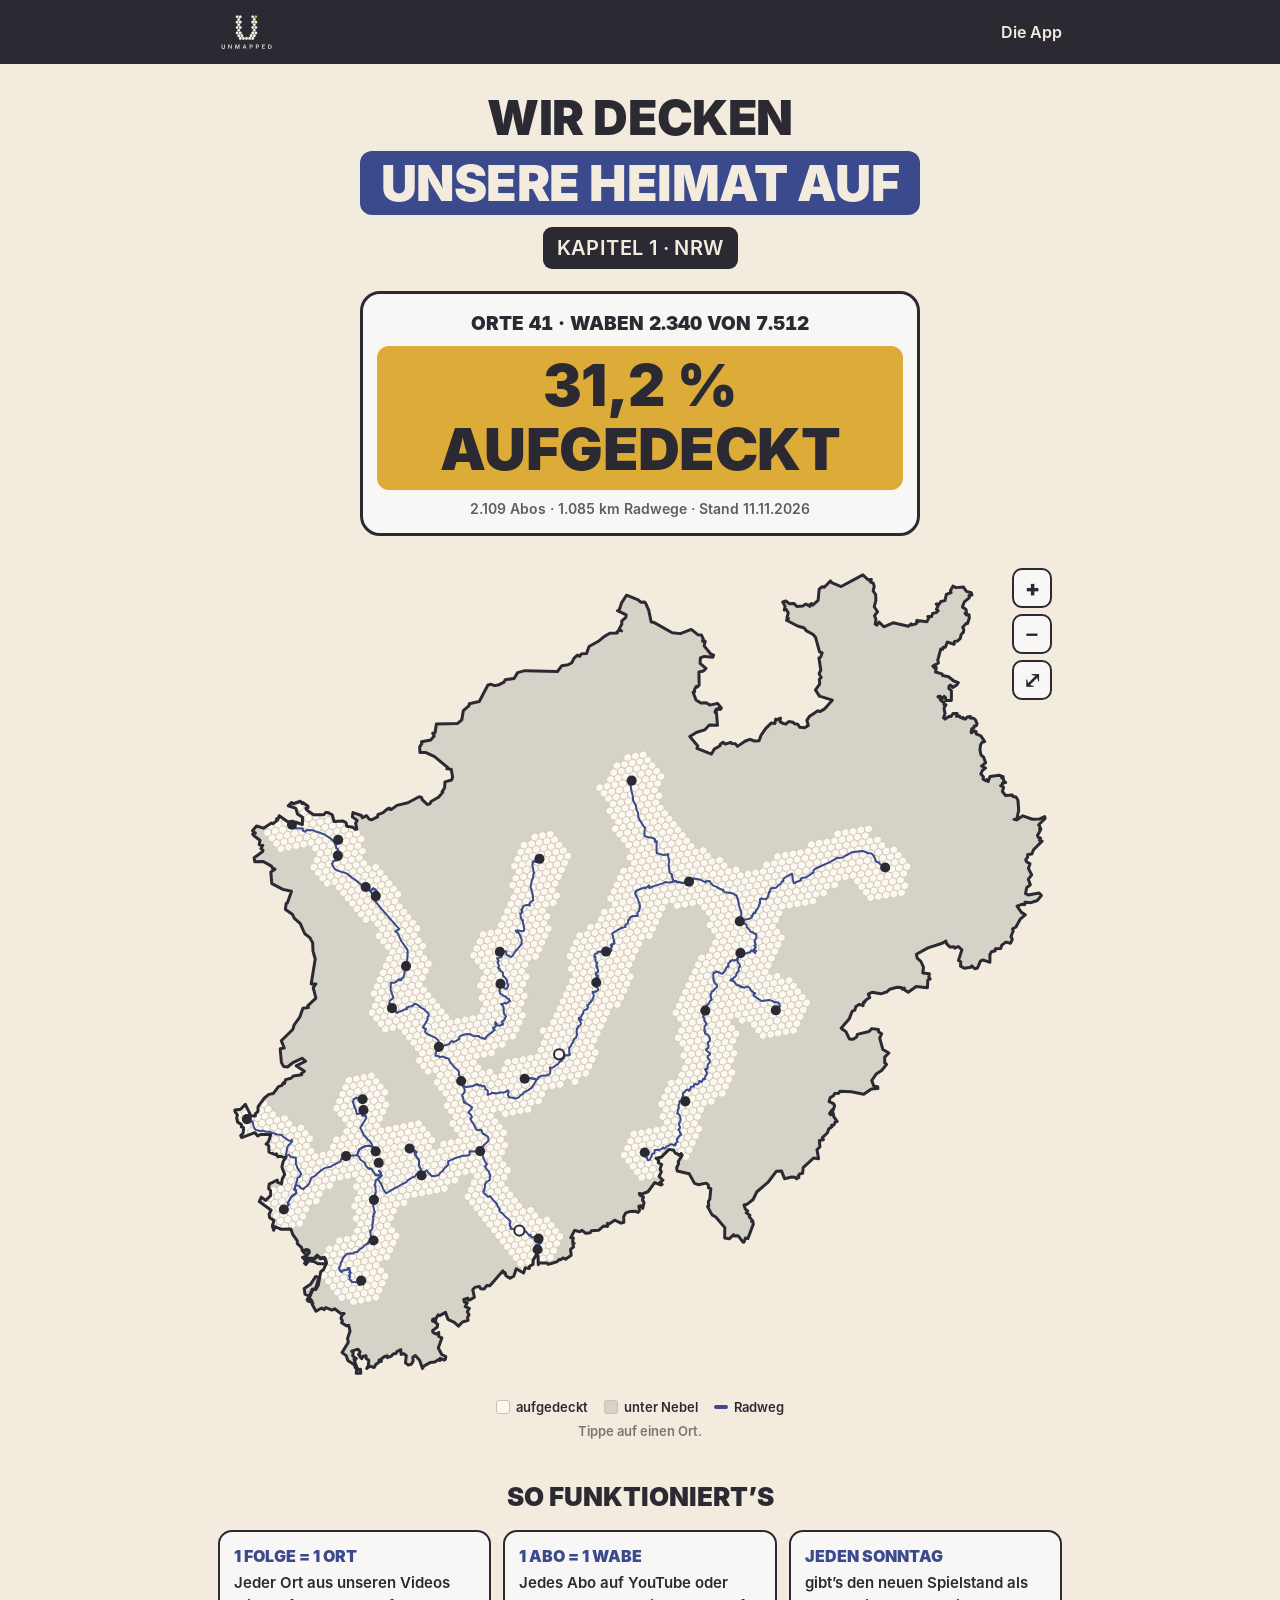
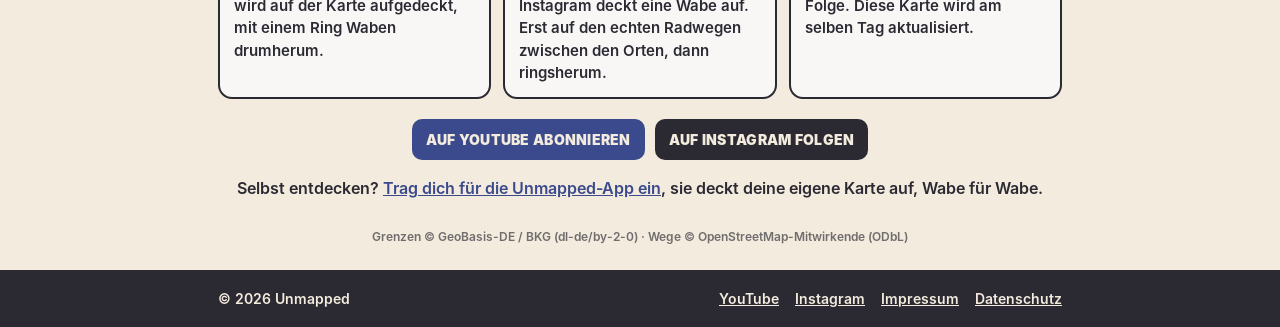
==== heimat/index.html @ 572d07a4 "Heimat-Karte: interaktiver Spielstand unter /heimat Neue Seite getunmapped.de/heimat zeigt den Spiel" ====
<!doctype html>
<html lang="de">
<head>
<meta charset="utf-8">
<meta name="viewport" content="width=device-width, initial-scale=1">
<title>Wir decken unsere Heimat auf – Spielstand | Unmapped</title>
<meta name="description" content="Der aktuelle Spielstand von „Wir decken unsere Heimat auf“: Jede Folge deckt einen Ort in NRW auf, jedes Abo eine Wabe auf den Radwegen dazwischen.">
<meta property="og:title" content="Wir decken unsere Heimat auf – Spielstand">
<meta property="og:description" content="Jede Folge ein Ort, jedes Abo eine Wabe. Schau, wie weit NRW schon aufgedeckt ist.">
<meta property="og:type" content="website">
<meta property="og:url" content="https://getunmapped.de/heimat/">
<meta name="theme-color" content="#2B2A33">
<link rel="icon" href="../img/favicon.svg" type="image/svg+xml">
<link rel="stylesheet" href="heimat.css">
</head>
<body>

<header class="top">
  <div class="wrap">
    <a href="../"><img src="../img/unmapped_logo_on_dark.svg" alt="Unmapped" width="70" height="49"></a>
    <nav><a href="../">Die App</a></nav>
  </div>
</header>

<main class="wrap">
  <section class="kopf">
    <p class="z1">Wir decken</p>
    <h1><span class="pille indigo">unsere Heimat auf</span></h1>
    <p><span class="pille eisen klein" id="kapitel">Kapitel 1 · NRW</span></p>
  </section>

  <section class="status" aria-live="polite">
    <p class="zeile" id="zeile">Spielstand wird geladen …</p>
    <p><span class="pille gold gross" id="prozent">… %</span></p>
    <p class="fein" id="stand"></p>
  </section>

  <section class="karte-box">
    <svg id="karte" role="img" aria-label="Karte von NRW: aufgedeckte Waben, Radwege und Orte der Reihe"></svg>
    <div class="zoom">
      <button type="button" id="zplus" aria-label="Hineinzoomen">+</button>
      <button type="button" id="zminus" aria-label="Herauszoomen">−</button>
      <button type="button" id="zreset" aria-label="Ganze Karte zeigen">⤢</button>
    </div>
    <div class="legende">
      <span><i class="l-offen"></i>aufgedeckt</span>
      <span><i class="l-nebel"></i>unter Nebel</span>
      <span><i class="l-weg"></i>Radweg</span>
      <span id="leg-neu" hidden><i class="l-neu"></i>neu diese Woche</span>
    </div>
    <div class="info" id="info" hidden>
      <button type="button" class="zu" id="info-zu" aria-label="Schließen">×</button>
      <p class="info-name" id="info-name"></p>
      <p class="info-text" id="info-text"></p>
      <a class="btn" id="info-link" href="#">Folge auf YouTube suchen</a>
    </div>
    <p class="tipp">Tippe auf einen Ort.</p>
  </section>

  <section class="regeln">
    <h2>So funktioniert’s</h2>
    <div class="karten">
      <div><b>1 Folge = 1 Ort</b><p>Jeder Ort aus unseren Videos wird auf der Karte aufgedeckt, mit einem Ring Waben drumherum.</p></div>
      <div><b>1 Abo = 1 Wabe</b><p>Jedes Abo auf YouTube oder Instagram deckt eine Wabe auf. Erst auf den echten Radwegen zwischen den Orten, dann ringsherum.</p></div>
      <div><b>Jeden Sonntag</b><p>gibt’s den neuen Spielstand als Folge. Diese Karte wird am selben Tag aktualisiert.</p></div>
    </div>
    <div class="aktion">
      <a class="btn" href="https://www.youtube.com/@Getunmapped">Auf YouTube abonnieren</a>
      <a class="btn hell" href="https://www.instagram.com/getunmapped/">Auf Instagram folgen</a>
    </div>
    <p class="app">Selbst entdecken? <a href="../#warteliste">Trag dich für die Unmapped-App ein</a>, sie deckt deine eigene Karte auf, Wabe für Wabe.</p>
  </section>

  <p class="quellen">Grenzen © GeoBasis-DE / BKG (dl-de/by-2-0) · Wege © OpenStreetMap-Mitwirkende (ODbL)</p>
</main>

<footer>
  <div class="wrap">
    <span>© 2026 Unmapped</span>
    <nav>
      <a href="https://www.youtube.com/@Getunmapped">YouTube</a>
      <a href="https://www.instagram.com/getunmapped/">Instagram</a>
      <a href="../impressum.html">Impressum</a>
      <a href="../datenschutz.html">Datenschutz</a>
    </nav>
  </div>
</footer>

<script src="heimat.js"></script>
</body>
</html>
---- heimat/heimat.css ----
/* Heimat-Karte – Stil 2 (K6-Thumbnail-Stil): Pergament, Eisen, Indigo, Gold, Inter Black */
@font-face { font-family: "Inter"; src: url("../fonts/Inter-Black.woff2") format("woff2"); font-weight: 900; font-display: swap; }
@font-face { font-family: "Inter"; src: url("../fonts/Inter-SemiBold.woff2") format("woff2"); font-weight: 600; font-display: swap; }

:root {
  --pergament: #F3EBDD; --eisen: #2B2A33; --indigo: #3B4A8C; --gold: #DCAB38; --elfenbein: #F9F7F6;
  --nebel: #D6D2C8; --offen: #FCF8F0; --kante: #C8C0B0;
}
* { box-sizing: border-box; }
html, body { margin: 0; }
body { background: var(--pergament); color: var(--eisen); font: 600 16px/1.5 "Inter", system-ui, sans-serif; }
a { color: var(--indigo); }
.wrap { max-width: 880px; margin: 0 auto; padding: 0 18px; }

.top { background: var(--eisen); }
.top .wrap { display: flex; align-items: center; justify-content: space-between; height: 64px; }
.top img { display: block; height: 40px; width: auto; }
.top nav a { color: var(--pergament); text-decoration: none; font-weight: 600; }

.kopf, .status { text-align: center; }
.kopf { padding-top: 28px; }
.kopf p, .status p { margin: 0; }
.z1 { font-weight: 900; font-size: clamp(30px, 7vw, 48px); text-transform: uppercase; letter-spacing: -.01em; line-height: 1.1; }
h1 { margin: 6px 0 12px; font-size: clamp(30px, 7.4vw, 50px); line-height: 1; }
.pille { display: inline-block; font-weight: 900; text-transform: uppercase; border-radius: 12px; padding: .14em .42em; letter-spacing: -.01em; }
.pille.indigo { background: var(--indigo); color: var(--pergament); }
.pille.eisen { background: var(--eisen); color: var(--pergament); }
.pille.gold { background: var(--gold); color: var(--eisen); }
.pille.klein { font-size: clamp(15px, 3.6vw, 20px); font-weight: 600; letter-spacing: .02em; border-radius: 9px; padding: .3em .7em; }
.pille.gross { font-size: clamp(34px, 9vw, 58px); line-height: 1.1; }

.status { margin: 22px auto 0; max-width: 560px; background: var(--elfenbein); border: 3px solid var(--eisen); border-radius: 20px; padding: 16px 14px 14px; }
.zeile { font-weight: 900; text-transform: uppercase; font-size: clamp(14px, 3.6vw, 19px); margin-bottom: 8px !important; font-variant-numeric: tabular-nums; }
.fein { font-size: 14px; opacity: .75; margin-top: 8px !important; }

.karte-box { position: relative; margin: 22px 0 0; background: var(--pergament); border-radius: 20px; }
#karte { display: block; width: 100%; height: auto; aspect-ratio: 1000 / 860; touch-action: none; cursor: grab; user-select: none; -webkit-user-select: none; }
#karte.zieht { cursor: grabbing; }
#karte .grenze-f { fill: var(--nebel); }
#karte .grenze-l { fill: none; stroke: var(--eisen); stroke-width: 3; stroke-linejoin: round; vector-effect: non-scaling-stroke; }
#karte .w-ort, #karte .w-abo { fill: var(--offen); stroke: var(--kante); stroke-width: .6; vector-effect: non-scaling-stroke; }
#karte .w-neu { fill: var(--gold); stroke: var(--kante); stroke-width: .6; vector-effect: non-scaling-stroke; }
#karte .weg { fill: none; stroke: var(--indigo); stroke-width: 2; stroke-linejoin: round; stroke-linecap: round; vector-effect: non-scaling-stroke; }
#karte .ort { fill: var(--eisen); cursor: pointer; }
#karte .ort.neu { fill: var(--indigo); stroke: var(--pergament); stroke-width: 2; vector-effect: non-scaling-stroke; }
#karte .ort.geplant { fill: var(--elfenbein); stroke: var(--eisen); stroke-width: 2; vector-effect: non-scaling-stroke; }
#karte .ort.aktiv { fill: var(--gold); stroke: var(--eisen); stroke-width: 2.5; vector-effect: non-scaling-stroke; }
#karte .treffer { fill: transparent; cursor: pointer; }
#karte .schild rect { fill: var(--indigo); stroke: var(--pergament); stroke-width: 2; vector-effect: non-scaling-stroke; }
#karte .schild text { fill: var(--pergament); font-weight: 900; text-transform: uppercase; }

.zoom { position: absolute; right: 10px; top: 10px; display: flex; flex-direction: column; gap: 6px; }
.zoom button { width: 40px; height: 40px; border-radius: 10px; border: 2px solid var(--eisen); background: var(--elfenbein); color: var(--eisen); font: 900 22px/1 "Inter", sans-serif; cursor: pointer; }
.legende { display: flex; flex-wrap: wrap; gap: 6px 16px; justify-content: center; font-size: 13px; margin-top: 8px; }
.legende i { display: inline-block; width: 14px; height: 14px; border-radius: 3px; margin-right: 6px; vertical-align: -2px; border: 1px solid var(--kante); }
.legende .l-offen { background: var(--offen); }
.legende .l-nebel { background: var(--nebel); }
.legende .l-neu { background: var(--gold); }
.legende .l-weg { background: var(--indigo); height: 4px; vertical-align: 3px; border: 0; }
.tipp { text-align: center; font-size: 13px; opacity: .6; margin: 4px 0 0; }

.info { position: absolute; left: 10px; bottom: 64px; max-width: 320px; width: calc(100% - 20px); background: var(--elfenbein); border: 3px solid var(--eisen); border-radius: 16px; padding: 12px 14px 14px; box-shadow: 0 6px 20px rgba(43, 42, 51, .18); }
.info p { margin: 0; }
.info-name { font-weight: 900; text-transform: uppercase; font-size: 20px; padding-right: 26px; }
.info-text { font-size: 14px; margin: 4px 0 10px !important; }
.info .zu { position: absolute; right: 8px; top: 6px; border: 0; background: none; font: 900 24px/1 "Inter", sans-serif; color: var(--eisen); cursor: pointer; }

.btn { display: inline-block; background: var(--indigo); color: var(--pergament); text-decoration: none; font-weight: 900; text-transform: uppercase; font-size: 14px; letter-spacing: .02em; border-radius: 10px; padding: 10px 14px; }
.btn.hell { background: var(--eisen); }

.regeln { margin-top: 36px; }
.regeln h2 { font-weight: 900; text-transform: uppercase; text-align: center; font-size: 26px; margin: 0 0 14px; }
.karten { display: grid; grid-template-columns: repeat(auto-fit, minmax(220px, 1fr)); gap: 12px; }
.karten div { background: var(--elfenbein); border: 2px solid var(--eisen); border-radius: 14px; padding: 12px 14px; }
.karten b { font-weight: 900; text-transform: uppercase; color: var(--indigo); }
.karten p { margin: 4px 0 0; font-size: 15px; }
.aktion { display: flex; flex-wrap: wrap; gap: 10px; justify-content: center; margin-top: 20px; }
.app { text-align: center; margin-top: 16px; }
.quellen { text-align: center; font-size: 12px; opacity: .65; margin: 28px 0 24px; }

footer { background: var(--eisen); color: var(--pergament); font-size: 14px; }
footer .wrap { display: flex; flex-wrap: wrap; gap: 10px 18px; justify-content: space-between; padding: 18px; }
footer nav { display: flex; flex-wrap: wrap; gap: 16px; }
footer a { color: var(--pergament); }
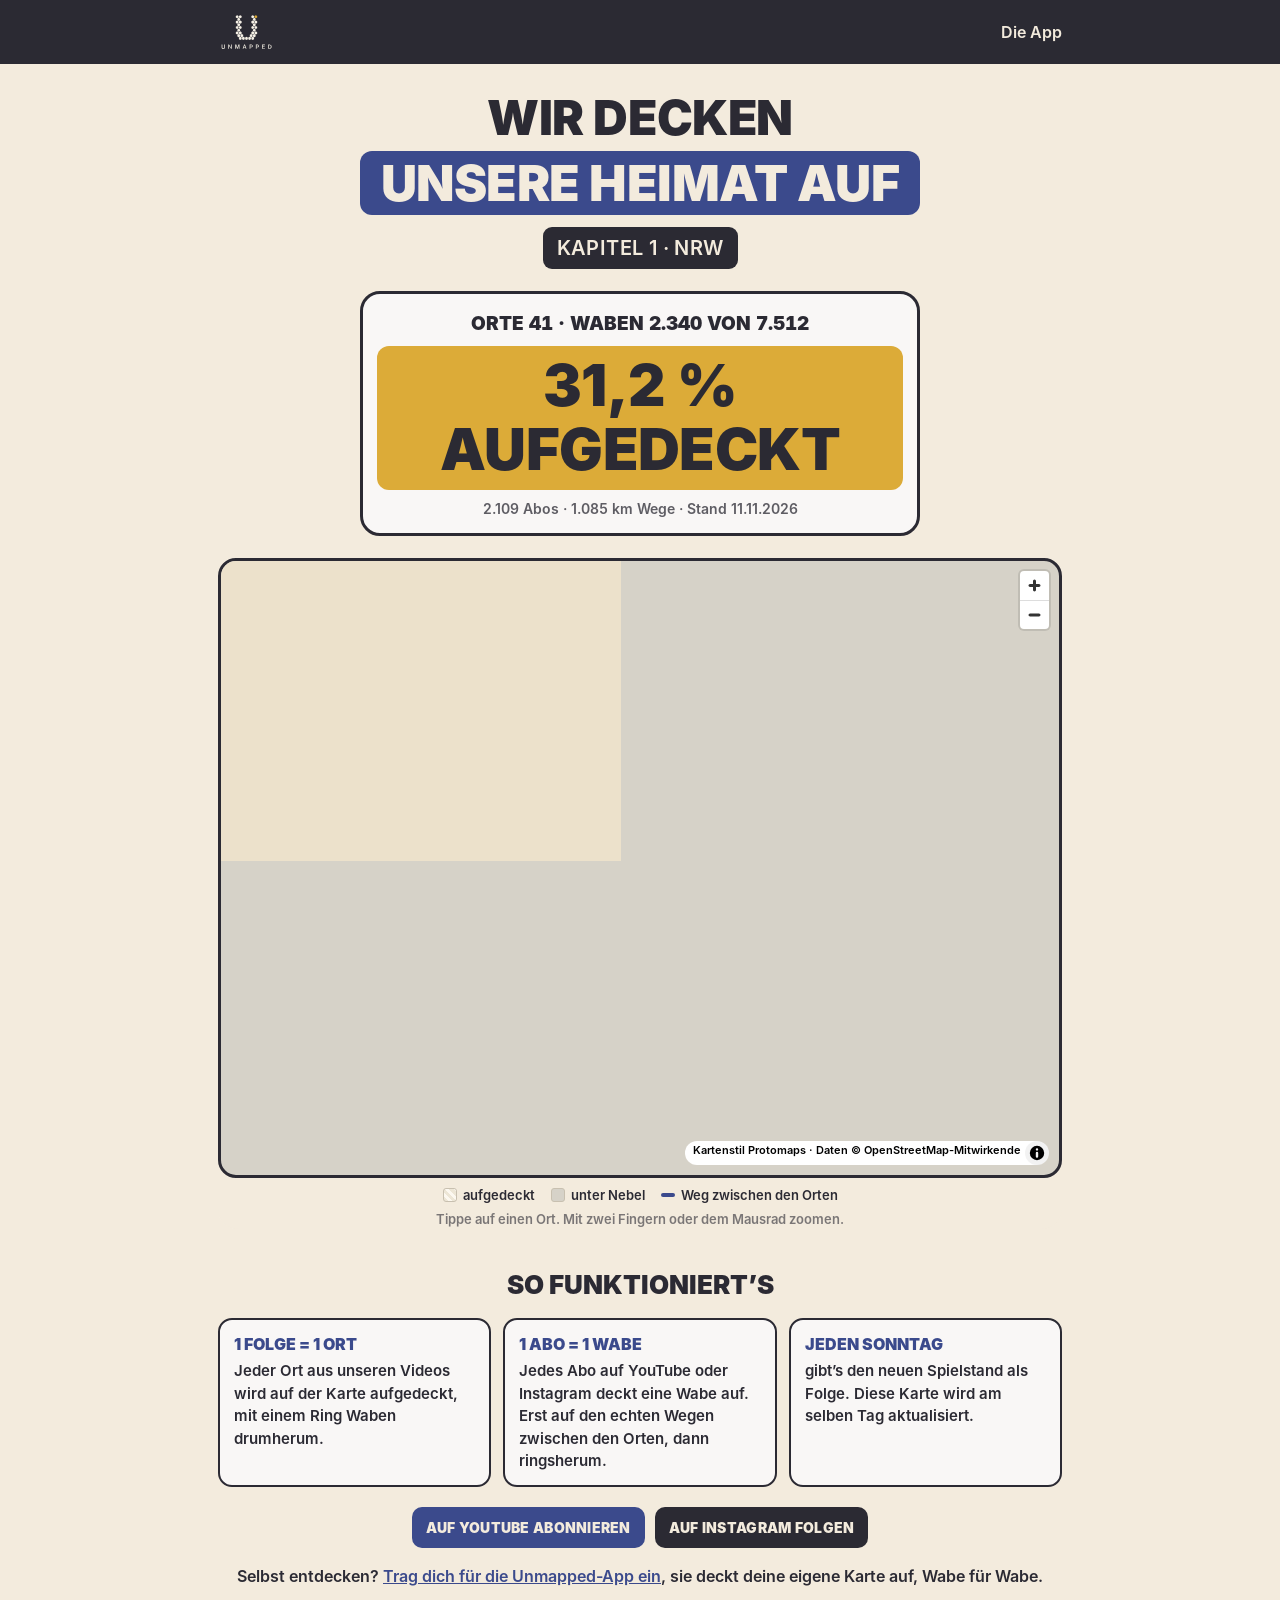
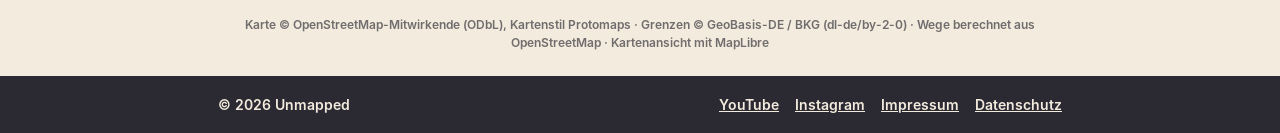
==== commit 3f221dfa: "Heimat-Karte: echte OSM-Karte unter den Waben, „Wege“ statt „Radwege“ Die Karte nutzt jetzt den App-" ====
--- a/heimat/index.html
+++ b/heimat/index.html
@@ -4,13 +4,14 @@
 <meta charset="utf-8">
 <meta name="viewport" content="width=device-width, initial-scale=1">
 <title>Wir decken unsere Heimat auf – Spielstand | Unmapped</title>
-<meta name="description" content="Der aktuelle Spielstand von „Wir decken unsere Heimat auf“: Jede Folge deckt einen Ort in NRW auf, jedes Abo eine Wabe auf den Radwegen dazwischen.">
+<meta name="description" content="Der aktuelle Spielstand von „Wir decken unsere Heimat auf“: Jede Folge deckt einen Ort in NRW auf, jedes Abo eine Wabe auf den Wegen dazwischen.">
 <meta property="og:title" content="Wir decken unsere Heimat auf – Spielstand">
 <meta property="og:description" content="Jede Folge ein Ort, jedes Abo eine Wabe. Schau, wie weit NRW schon aufgedeckt ist.">
 <meta property="og:type" content="website">
 <meta property="og:url" content="https://getunmapped.de/heimat/">
 <meta name="theme-color" content="#2B2A33">
 <link rel="icon" href="../img/favicon.svg" type="image/svg+xml">
+<link rel="stylesheet" href="lib/maplibre-gl.css">
 <link rel="stylesheet" href="heimat.css">
 </head>
 <body>
@@ -36,32 +37,27 @@
   </section>
 
   <section class="karte-box">
-    <svg id="karte" role="img" aria-label="Karte von NRW: aufgedeckte Waben, Radwege und Orte der Reihe"></svg>
-    <div class="zoom">
-      <button type="button" id="zplus" aria-label="Hineinzoomen">+</button>
-      <button type="button" id="zminus" aria-label="Herauszoomen">−</button>
-      <button type="button" id="zreset" aria-label="Ganze Karte zeigen">⤢</button>
-    </div>
-    <div class="legende">
-      <span><i class="l-offen"></i>aufgedeckt</span>
-      <span><i class="l-nebel"></i>unter Nebel</span>
-      <span><i class="l-weg"></i>Radweg</span>
-      <span id="leg-neu" hidden><i class="l-neu"></i>neu diese Woche</span>
-    </div>
+    <div id="karte" role="region" aria-label="Karte von NRW: aufgedeckte Waben, Wege und Orte der Reihe"></div>
     <div class="info" id="info" hidden>
       <button type="button" class="zu" id="info-zu" aria-label="Schließen">×</button>
       <p class="info-name" id="info-name"></p>
       <p class="info-text" id="info-text"></p>
       <a class="btn" id="info-link" href="#">Folge auf YouTube suchen</a>
     </div>
-    <p class="tipp">Tippe auf einen Ort.</p>
+    <div class="legende">
+      <span><i class="l-offen"></i>aufgedeckt</span>
+      <span><i class="l-nebel"></i>unter Nebel</span>
+      <span><i class="l-weg"></i>Weg zwischen den Orten</span>
+      <span id="leg-neu" hidden><i class="l-neu"></i>neu diese Woche</span>
+    </div>
+    <p class="tipp">Tippe auf einen Ort. Mit zwei Fingern oder dem Mausrad zoomen.</p>
   </section>
 
   <section class="regeln">
     <h2>So funktioniert’s</h2>
     <div class="karten">
       <div><b>1 Folge = 1 Ort</b><p>Jeder Ort aus unseren Videos wird auf der Karte aufgedeckt, mit einem Ring Waben drumherum.</p></div>
-      <div><b>1 Abo = 1 Wabe</b><p>Jedes Abo auf YouTube oder Instagram deckt eine Wabe auf. Erst auf den echten Radwegen zwischen den Orten, dann ringsherum.</p></div>
+      <div><b>1 Abo = 1 Wabe</b><p>Jedes Abo auf YouTube oder Instagram deckt eine Wabe auf. Erst auf den echten Wegen zwischen den Orten, dann ringsherum.</p></div>
       <div><b>Jeden Sonntag</b><p>gibt’s den neuen Spielstand als Folge. Diese Karte wird am selben Tag aktualisiert.</p></div>
     </div>
     <div class="aktion">
@@ -71,7 +67,7 @@
     <p class="app">Selbst entdecken? <a href="../#warteliste">Trag dich für die Unmapped-App ein</a>, sie deckt deine eigene Karte auf, Wabe für Wabe.</p>
   </section>
 
-  <p class="quellen">Grenzen © GeoBasis-DE / BKG (dl-de/by-2-0) · Wege © OpenStreetMap-Mitwirkende (ODbL)</p>
+  <p class="quellen">Karte © OpenStreetMap-Mitwirkende (ODbL), Kartenstil Protomaps · Grenzen © GeoBasis-DE / BKG (dl-de/by-2-0) · Wege berechnet aus OpenStreetMap · Kartenansicht mit MapLibre</p>
 </main>
 
 <footer>
@@ -86,6 +82,7 @@
   </div>
 </footer>
 
+<script src="lib/maplibre-gl.js"></script>
 <script src="heimat.js"></script>
 </body>
 </html>
--- a/heimat/lib/maplibre-gl.css
+++ b/heimat/lib/maplibre-gl.css
@@ -0,0 +1 @@
+.maplibregl-map{font:12px/20px Helvetica Neue,Arial,Helvetica,sans-serif;overflow:hidden;position:relative;-webkit-tap-highlight-color:rgb(0 0 0/0)}.maplibregl-canvas{left:0;position:absolute;top:0}.maplibregl-map:fullscreen{height:100%;width:100%}.maplibregl-ctrl-group button.maplibregl-ctrl-compass{touch-action:none}.maplibregl-canvas-container.maplibregl-interactive,.maplibregl-ctrl-group button.maplibregl-ctrl-compass{cursor:grab;-webkit-user-select:none;-moz-user-select:none;user-select:none}.maplibregl-canvas-container.maplibregl-interactive.maplibregl-track-pointer{cursor:pointer}.maplibregl-canvas-container.maplibregl-interactive:active,.maplibregl-ctrl-group button.maplibregl-ctrl-compass:active{cursor:grabbing}.maplibregl-canvas-container.maplibregl-touch-zoom-rotate,.maplibregl-canvas-container.maplibregl-touch-zoom-rotate .maplibregl-canvas{touch-action:pan-x pan-y}.maplibregl-canvas-container.maplibregl-touch-drag-pan,.maplibregl-canvas-container.maplibregl-touch-drag-pan .maplibregl-canvas{touch-action:pinch-zoom}.maplibregl-canvas-container.maplibregl-touch-zoom-rotate.maplibregl-touch-drag-pan,.maplibregl-canvas-container.maplibregl-touch-zoom-rotate.maplibregl-touch-drag-pan .maplibregl-canvas{touch-action:none}.maplibregl-canvas-container.maplibregl-touch-drag-pan.maplibregl-cooperative-gestures,.maplibregl-canvas-container.maplibregl-touch-drag-pan.maplibregl-cooperative-gestures .maplibregl-canvas{touch-action:pan-x pan-y}.maplibregl-ctrl-bottom-left,.maplibregl-ctrl-bottom-right,.maplibregl-ctrl-top-left,.maplibregl-ctrl-top-right{pointer-events:none;position:absolute;z-index:2}.maplibregl-ctrl-top-left{left:0;top:0}.maplibregl-ctrl-top-right{right:0;top:0}.maplibregl-ctrl-bottom-left{bottom:0;left:0}.maplibregl-ctrl-bottom-right{bottom:0;right:0}.maplibregl-ctrl{clear:both;pointer-events:auto;transform:translate(0)}.maplibregl-ctrl-top-left .maplibregl-ctrl{float:left;margin:10px 0 0 10px}.maplibregl-ctrl-top-right .maplibregl-ctrl{float:right;margin:10px 10px 0 0}.maplibregl-ctrl-bottom-left .maplibregl-ctrl{float:left;margin:0 0 10px 10px}.maplibregl-ctrl-bottom-right .maplibregl-ctrl{float:right;margin:0 10px 10px 0}.maplibregl-ctrl-group{background:#fff;border-radius:4px}.maplibregl-ctrl-group:not(:empty){box-shadow:0 0 0 2px rgba(0,0,0,.1)}@media (forced-colors:active){.maplibregl-ctrl-group:not(:empty){box-shadow:0 0 0 2px ButtonText}}.maplibregl-ctrl-group button{background-color:transparent;border:0;box-sizing:border-box;cursor:pointer;display:block;height:29px;outline:none;padding:0;width:29px}.maplibregl-ctrl-group button+button{border-top:1px solid #ddd}.maplibregl-ctrl button .maplibregl-ctrl-icon{background-position:50%;background-repeat:no-repeat;display:block;height:100%;width:100%}@media (forced-colors:active){.maplibregl-ctrl-icon{background-color:transparent}.maplibregl-ctrl-group button+button{border-top:1px solid ButtonText}}.maplibregl-ctrl button::-moz-focus-inner{border:0;padding:0}.maplibregl-ctrl-attrib-button:focus,.maplibregl-ctrl-group button:focus{box-shadow:0 0 2px 2px #0096ff}.maplibregl-ctrl button:disabled{cursor:not-allowed}.maplibregl-ctrl button:disabled .maplibregl-ctrl-icon{opacity:.25}@media (hover:hover){.maplibregl-ctrl button:not(:disabled):hover{background-color:rgba(0,0,0,.05)}}.maplibregl-ctrl button:not(:disabled):active{background-color:rgba(0,0,0,.05)}.maplibregl-ctrl-group button:focus:focus-visible{box-shadow:0 0 2px 2px #0096ff}.maplibregl-ctrl-group button:focus:not(:focus-visible){box-shadow:none}.maplibregl-ctrl-group button:focus:first-child{border-radius:4px 4px 0 0}.maplibregl-ctrl-group button:focus:last-child{border-radius:0 0 4px 4px}.maplibregl-ctrl-group button:focus:only-child{border-radius:inherit}.maplibregl-ctrl button.maplibregl-ctrl-zoom-out .maplibregl-ctrl-icon{background-image:url("data:image/svg+xml;charset=utf-8,%3Csvg xmlns='http://www.w3.org/2000/svg' width='29' height='29' fill='%23333' viewBox='0 0 29 29'%3E%3Cpath d='M10 13c-.75 0-1.5.75-1.5 1.5S9.25 16 10 16h9c.75 0 1.5-.75 1.5-1.5S19.75 13 19 13z'/%3E%3C/svg%3E")}.maplibregl-ctrl button.maplibregl-ctrl-zoom-in .maplibregl-ctrl-icon{background-image:url("data:image/svg+xml;charset=utf-8,%3Csvg xmlns='http://www.w3.org/2000/svg' width='29' height='29' fill='%23333' viewBox='0 0 29 29'%3E%3Cpath d='M14.5 8.5c-.75 0-1.5.75-1.5 1.5v3h-3c-.75 0-1.5.75-1.5 1.5S9.25 16 10 16h3v3c0 .75.75 1.5 1.5 1.5S16 19.75 16 19v-3h3c.75 0 1.5-.75 1.5-1.5S19.75 13 19 13h-3v-3c0-.75-.75-1.5-1.5-1.5'/%3E%3C/svg%3E")}@media (forced-colors:active){.maplibregl-ctrl button.maplibregl-ctrl-zoom-out .maplibregl-ctrl-icon{background-image:url("data:image/svg+xml;charset=utf-8,%3Csvg xmlns='http://www.w3.org/2000/svg' width='29' height='29' fill='%23fff' viewBox='0 0 29 29'%3E%3Cpath d='M10 13c-.75 0-1.5.75-1.5 1.5S9.25 16 10 16h9c.75 0 1.5-.75 1.5-1.5S19.75 13 19 13z'/%3E%3C/svg%3E")}.maplibregl-ctrl button.maplibregl-ctrl-zoom-in .maplibregl-ctrl-icon{background-image:url("data:image/svg+xml;charset=utf-8,%3Csvg xmlns='http://www.w3.org/2000/svg' width='29' height='29' fill='%23fff' viewBox='0 0 29 29'%3E%3Cpath d='M14.5 8.5c-.75 0-1.5.75-1.5 1.5v3h-3c-.75 0-1.5.75-1.5 1.5S9.25 16 10 16h3v3c0 .75.75 1.5 1.5 1.5S16 19.75 16 19v-3h3c.75 0 1.5-.75 1.5-1.5S19.75 13 19 13h-3v-3c0-.75-.75-1.5-1.5-1.5'/%3E%3C/svg%3E")}}@media (forced-colors:active) and (prefers-color-scheme:light){.maplibregl-ctrl button.maplibregl-ctrl-zoom-out .maplibregl-ctrl-icon{background-image:url("data:image/svg+xml;charset=utf-8,%3Csvg xmlns='http://www.w3.org/2000/svg' width='29' height='29' viewBox='0 0 29 29'%3E%3Cpath d='M10 13c-.75 0-1.5.75-1.5 1.5S9.25 16 10 16h9c.75 0 1.5-.75 1.5-1.5S19.75 13 19 13z'/%3E%3C/svg%3E")}.maplibregl-ctrl button.maplibregl-ctrl-zoom-in .maplibregl-ctrl-icon{background-image:url("data:image/svg+xml;charset=utf-8,%3Csvg xmlns='http://www.w3.org/2000/svg' width='29' height='29' viewBox='0 0 29 29'%3E%3Cpath d='M14.5 8.5c-.75 0-1.5.75-1.5 1.5v3h-3c-.75 0-1.5.75-1.5 1.5S9.25 16 10 16h3v3c0 .75.75 1.5 1.5 1.5S16 19.75 16 19v-3h3c.75 0 1.5-.75 1.5-1.5S19.75 13 19 13h-3v-3c0-.75-.75-1.5-1.5-1.5'/%3E%3C/svg%3E")}}.maplibregl-ctrl button.maplibregl-ctrl-fullscreen .maplibregl-ctrl-icon{background-image:url("data:image/svg+xml;charset=utf-8,%3Csvg xmlns='http://www.w3.org/2000/svg' width='29' height='29' fill='%23333' viewBox='0 0 29 29'%3E%3Cpath d='M24 16v5.5c0 1.75-.75 2.5-2.5 2.5H16v-1l3-1.5-4-5.5 1-1 5.5 4 1.5-3zM6 16l1.5 3 5.5-4 1 1-4 5.5 3 1.5v1H7.5C5.75 24 5 23.25 5 21.5V16zm7-11v1l-3 1.5 4 5.5-1 1-5.5-4L6 13H5V7.5C5 5.75 5.75 5 7.5 5zm11 2.5c0-1.75-.75-2.5-2.5-2.5H16v1l3 1.5-4 5.5 1 1 5.5-4 1.5 3h1z'/%3E%3C/svg%3E")}.maplibregl-ctrl button.maplibregl-ctrl-shrink .maplibregl-ctrl-icon{background-image:url("data:image/svg+xml;charset=utf-8,%3Csvg xmlns='http://www.w3.org/2000/svg' width='29' height='29' viewBox='0 0 29 29'%3E%3Cpath d='M18.5 16c-1.75 0-2.5.75-2.5 2.5V24h1l1.5-3 5.5 4 1-1-4-5.5 3-1.5v-1zM13 18.5c0-1.75-.75-2.5-2.5-2.5H5v1l3 1.5L4 24l1 1 5.5-4 1.5 3h1zm3-8c0 1.75.75 2.5 2.5 2.5H24v-1l-3-1.5L25 5l-1-1-5.5 4L17 5h-1zM10.5 13c1.75 0 2.5-.75 2.5-2.5V5h-1l-1.5 3L5 4 4 5l4 5.5L5 12v1z'/%3E%3C/svg%3E")}@media (forced-colors:active){.maplibregl-ctrl button.maplibregl-ctrl-fullscreen .maplibregl-ctrl-icon{background-image:url("data:image/svg+xml;charset=utf-8,%3Csvg xmlns='http://www.w3.org/2000/svg' width='29' height='29' fill='%23fff' viewBox='0 0 29 29'%3E%3Cpath d='M24 16v5.5c0 1.75-.75 2.5-2.5 2.5H16v-1l3-1.5-4-5.5 1-1 5.5 4 1.5-3zM6 16l1.5 3 5.5-4 1 1-4 5.5 3 1.5v1H7.5C5.75 24 5 23.25 5 21.5V16zm7-11v1l-3 1.5 4 5.5-1 1-5.5-4L6 13H5V7.5C5 5.75 5.75 5 7.5 5zm11 2.5c0-1.75-.75-2.5-2.5-2.5H16v1l3 1.5-4 5.5 1 1 5.5-4 1.5 3h1z'/%3E%3C/svg%3E")}.maplibregl-ctrl button.maplibregl-ctrl-shrink .maplibregl-ctrl-icon{background-image:url("data:image/svg+xml;charset=utf-8,%3Csvg xmlns='http://www.w3.org/2000/svg' width='29' height='29' fill='%23fff' viewBox='0 0 29 29'%3E%3Cpath d='M18.5 16c-1.75 0-2.5.75-2.5 2.5V24h1l1.5-3 5.5 4 1-1-4-5.5 3-1.5v-1zM13 18.5c0-1.75-.75-2.5-2.5-2.5H5v1l3 1.5L4 24l1 1 5.5-4 1.5 3h1zm3-8c0 1.75.75 2.5 2.5 2.5H24v-1l-3-1.5L25 5l-1-1-5.5 4L17 5h-1zM10.5 13c1.75 0 2.5-.75 2.5-2.5V5h-1l-1.5 3L5 4 4 5l4 5.5L5 12v1z'/%3E%3C/svg%3E")}}@media (forced-colors:active) and (prefers-color-scheme:light){.maplibregl-ctrl button.maplibregl-ctrl-fullscreen .maplibregl-ctrl-icon{background-image:url("data:image/svg+xml;charset=utf-8,%3Csvg xmlns='http://www.w3.org/2000/svg' width='29' height='29' viewBox='0 0 29 29'%3E%3Cpath d='M24 16v5.5c0 1.75-.75 2.5-2.5 2.5H16v-1l3-1.5-4-5.5 1-1 5.5 4 1.5-3zM6 16l1.5 3 5.5-4 1 1-4 5.5 3 1.5v1H7.5C5.75 24 5 23.25 5 21.5V16zm7-11v1l-3 1.5 4 5.5-1 1-5.5-4L6 13H5V7.5C5 5.75 5.75 5 7.5 5zm11 2.5c0-1.75-.75-2.5-2.5-2.5H16v1l3 1.5-4 5.5 1 1 5.5-4 1.5 3h1z'/%3E%3C/svg%3E")}.maplibregl-ctrl button.maplibregl-ctrl-shrink .maplibregl-ctrl-icon{background-image:url("data:image/svg+xml;charset=utf-8,%3Csvg xmlns='http://www.w3.org/2000/svg' width='29' height='29' viewBox='0 0 29 29'%3E%3Cpath d='M18.5 16c-1.75 0-2.5.75-2.5 2.5V24h1l1.5-3 5.5 4 1-1-4-5.5 3-1.5v-1zM13 18.5c0-1.75-.75-2.5-2.5-2.5H5v1l3 1.5L4 24l1 1 5.5-4 1.5 3h1zm3-8c0 1.75.75 2.5 2.5 2.5H24v-1l-3-1.5L25 5l-1-1-5.5 4L17 5h-1zM10.5 13c1.75 0 2.5-.75 2.5-2.5V5h-1l-1.5 3L5 4 4 5l4 5.5L5 12v1z'/%3E%3C/svg%3E")}}.maplibregl-ctrl button.maplibregl-ctrl-compass .maplibregl-ctrl-icon{background-image:url("data:image/svg+xml;charset=utf-8,%3Csvg xmlns='http://www.w3.org/2000/svg' width='29' height='29' fill='%23333' viewBox='0 0 29 29'%3E%3Cpath d='m10.5 14 4-8 4 8z'/%3E%3Cpath fill='%23ccc' d='m10.5 16 4 8 4-8z'/%3E%3C/svg%3E")}@media (forced-colors:active){.maplibregl-ctrl button.maplibregl-ctrl-compass .maplibregl-ctrl-icon{background-image:url("data:image/svg+xml;charset=utf-8,%3Csvg xmlns='http://www.w3.org/2000/svg' width='29' height='29' fill='%23fff' viewBox='0 0 29 29'%3E%3Cpath d='m10.5 14 4-8 4 8z'/%3E%3Cpath fill='%23ccc' d='m10.5 16 4 8 4-8z'/%3E%3C/svg%3E")}}@media (forced-colors:active) and (prefers-color-scheme:light){.maplibregl-ctrl button.maplibregl-ctrl-compass .maplibregl-ctrl-icon{background-image:url("data:image/svg+xml;charset=utf-8,%3Csvg xmlns='http://www.w3.org/2000/svg' width='29' height='29' viewBox='0 0 29 29'%3E%3Cpath d='m10.5 14 4-8 4 8z'/%3E%3Cpath fill='%23ccc' d='m10.5 16 4 8 4-8z'/%3E%3C/svg%3E")}}.maplibregl-ctrl button.maplibregl-ctrl-globe .maplibregl-ctrl-icon{background-image:url("data:image/svg+xml;charset=utf-8,%3Csvg xmlns='http://www.w3.org/2000/svg' width='22' height='22' fill='none' stroke='%23333' viewBox='0 0 22 22'%3E%3Ccircle cx='11' cy='11' r='8.5'/%3E%3Cpath d='M17.5 11c0 4.819-3.02 8.5-6.5 8.5S4.5 15.819 4.5 11 7.52 2.5 11 2.5s6.5 3.681 6.5 8.5Z'/%3E%3Cpath d='M13.5 11c0 2.447-.331 4.64-.853 6.206-.262.785-.562 1.384-.872 1.777-.314.399-.58.517-.775.517s-.461-.118-.775-.517c-.31-.393-.61-.992-.872-1.777C8.831 15.64 8.5 13.446 8.5 11s.331-4.64.853-6.206c.262-.785.562-1.384.872-1.777.314-.399.58-.517.775-.517s.461.118.775.517c.31.393.61.992.872 1.777.522 1.565.853 3.76.853 6.206Z'/%3E%3Cpath d='M11 7.5c-1.909 0-3.622-.166-4.845-.428-.616-.132-1.08-.283-1.379-.434a1.3 1.3 0 0 1-.224-.138q.07-.058.224-.138c.299-.151.763-.302 1.379-.434C7.378 5.666 9.091 5.5 11 5.5s3.622.166 4.845.428c.616.132 1.08.283 1.379.434.105.053.177.1.224.138q-.07.058-.224.138c-.299.151-.763.302-1.379.434-1.223.262-2.936.428-4.845.428ZM4.486 6.436ZM11 16.5c-1.909 0-3.622-.166-4.845-.428-.616-.132-1.08-.283-1.379-.434a1.3 1.3 0 0 1-.224-.138 1.3 1.3 0 0 1 .224-.138c.299-.151.763-.302 1.379-.434C7.378 14.666 9.091 14.5 11 14.5s3.622.166 4.845.428c.616.132 1.08.283 1.379.434.105.053.177.1.224.138a1.3 1.3 0 0 1-.224.138c-.299.151-.763.302-1.379.434-1.223.262-2.936.428-4.845.428Zm-6.514-1.064ZM11 12.5c-2.46 0-4.672-.222-6.255-.574-.796-.177-1.406-.38-1.805-.59a1.5 1.5 0 0 1-.39-.272.3.3 0 0 1-.047-.064.3.3 0 0 1 .048-.064c.066-.073.189-.167.389-.272.399-.21 1.009-.413 1.805-.59C6.328 9.722 8.54 9.5 11 9.5s4.672.222 6.256.574c.795.177 1.405.38 1.804.59.2.105.323.2.39.272a.3.3 0 0 1 .047.064.3.3 0 0 1-.048.064 1.4 1.4 0 0 1-.389.272c-.399.21-1.009.413-1.804.59-1.584.352-3.796.574-6.256.574Zm-8.501-1.51v.002zm0 .018v.002zm17.002.002v-.002zm0-.018v-.002z'/%3E%3C/svg%3E")}.maplibregl-ctrl button.maplibregl-ctrl-globe-enabled .maplibregl-ctrl-icon{background-image:url("data:image/svg+xml;charset=utf-8,%3Csvg xmlns='http://www.w3.org/2000/svg' width='22' height='22' fill='none' stroke='%2333b5e5' viewBox='0 0 22 22'%3E%3Ccircle cx='11' cy='11' r='8.5'/%3E%3Cpath d='M17.5 11c0 4.819-3.02 8.5-6.5 8.5S4.5 15.819 4.5 11 7.52 2.5 11 2.5s6.5 3.681 6.5 8.5Z'/%3E%3Cpath d='M13.5 11c0 2.447-.331 4.64-.853 6.206-.262.785-.562 1.384-.872 1.777-.314.399-.58.517-.775.517s-.461-.118-.775-.517c-.31-.393-.61-.992-.872-1.777C8.831 15.64 8.5 13.446 8.5 11s.331-4.64.853-6.206c.262-.785.562-1.384.872-1.777.314-.399.58-.517.775-.517s.461.118.775.517c.31.393.61.992.872 1.777.522 1.565.853 3.76.853 6.206Z'/%3E%3Cpath d='M11 7.5c-1.909 0-3.622-.166-4.845-.428-.616-.132-1.08-.283-1.379-.434a1.3 1.3 0 0 1-.224-.138q.07-.058.224-.138c.299-.151.763-.302 1.379-.434C7.378 5.666 9.091 5.5 11 5.5s3.622.166 4.845.428c.616.132 1.08.283 1.379.434.105.053.177.1.224.138q-.07.058-.224.138c-.299.151-.763.302-1.379.434-1.223.262-2.936.428-4.845.428ZM4.486 6.436ZM11 16.5c-1.909 0-3.622-.166-4.845-.428-.616-.132-1.08-.283-1.379-.434a1.3 1.3 0 0 1-.224-.138 1.3 1.3 0 0 1 .224-.138c.299-.151.763-.302 1.379-.434C7.378 14.666 9.091 14.5 11 14.5s3.622.166 4.845.428c.616.132 1.08.283 1.379.434.105.053.177.1.224.138a1.3 1.3 0 0 1-.224.138c-.299.151-.763.302-1.379.434-1.223.262-2.936.428-4.845.428Zm-6.514-1.064ZM11 12.5c-2.46 0-4.672-.222-6.255-.574-.796-.177-1.406-.38-1.805-.59a1.5 1.5 0 0 1-.39-.272.3.3 0 0 1-.047-.064.3.3 0 0 1 .048-.064c.066-.073.189-.167.389-.272.399-.21 1.009-.413 1.805-.59C6.328 9.722 8.54 9.5 11 9.5s4.672.222 6.256.574c.795.177 1.405.38 1.804.59.2.105.323.2.39.272a.3.3 0 0 1 .047.064.3.3 0 0 1-.048.064 1.4 1.4 0 0 1-.389.272c-.399.21-1.009.413-1.804.59-1.584.352-3.796.574-6.256.574Zm-8.501-1.51v.002zm0 .018v.002zm17.002.002v-.002zm0-.018v-.002z'/%3E%3C/svg%3E")}.maplibregl-ctrl button.maplibregl-ctrl-terrain .maplibregl-ctrl-icon{background-image:url("data:image/svg+xml;charset=utf-8,%3Csvg xmlns='http://www.w3.org/2000/svg' width='22' height='22' fill='%23333' viewBox='0 0 22 22'%3E%3Cpath d='m1.754 13.406 4.453-4.851 3.09 3.09 3.281 3.277.969-.969-3.309-3.312 3.844-4.121 6.148 6.886h1.082v-.855l-7.207-8.07-4.84 5.187L6.169 6.57l-5.48 5.965v.871ZM.688 16.844h20.625v1.375H.688Zm0 0'/%3E%3C/svg%3E")}.maplibregl-ctrl button.maplibregl-ctrl-terrain-enabled .maplibregl-ctrl-icon{background-image:url("data:image/svg+xml;charset=utf-8,%3Csvg xmlns='http://www.w3.org/2000/svg' width='22' height='22' fill='%2333b5e5' viewBox='0 0 22 22'%3E%3Cpath d='m1.754 13.406 4.453-4.851 3.09 3.09 3.281 3.277.969-.969-3.309-3.312 3.844-4.121 6.148 6.886h1.082v-.855l-7.207-8.07-4.84 5.187L6.169 6.57l-5.48 5.965v.871ZM.688 16.844h20.625v1.375H.688Zm0 0'/%3E%3C/svg%3E")}.maplibregl-ctrl button.maplibregl-ctrl-geolocate .maplibregl-ctrl-icon{background-image:url("data:image/svg+xml;charset=utf-8,%3Csvg xmlns='http://www.w3.org/2000/svg' width='29' height='29' fill='%23333' viewBox='0 0 20 20'%3E%3Cpath d='M10 4C9 4 9 5 9 5v.1A5 5 0 0 0 5.1 9H5s-1 0-1 1 1 1 1 1h.1A5 5 0 0 0 9 14.9v.1s0 1 1 1 1-1 1-1v-.1a5 5 0 0 0 3.9-3.9h.1s1 0 1-1-1-1-1-1h-.1A5 5 0 0 0 11 5.1V5s0-1-1-1m0 2.5a3.5 3.5 0 1 1 0 7 3.5 3.5 0 1 1 0-7'/%3E%3Ccircle cx='10' cy='10' r='2'/%3E%3C/svg%3E")}.maplibregl-ctrl button.maplibregl-ctrl-geolocate:disabled .maplibregl-ctrl-icon{background-image:url("data:image/svg+xml;charset=utf-8,%3Csvg xmlns='http://www.w3.org/2000/svg' width='29' height='29' fill='%23aaa' viewBox='0 0 20 20'%3E%3Cpath d='M10 4C9 4 9 5 9 5v.1A5 5 0 0 0 5.1 9H5s-1 0-1 1 1 1 1 1h.1A5 5 0 0 0 9 14.9v.1s0 1 1 1 1-1 1-1v-.1a5 5 0 0 0 3.9-3.9h.1s1 0 1-1-1-1-1-1h-.1A5 5 0 0 0 11 5.1V5s0-1-1-1m0 2.5a3.5 3.5 0 1 1 0 7 3.5 3.5 0 1 1 0-7'/%3E%3Ccircle cx='10' cy='10' r='2'/%3E%3Cpath fill='red' d='m14 5 1 1-9 9-1-1z'/%3E%3C/svg%3E")}.maplibregl-ctrl button.maplibregl-ctrl-geolocate.maplibregl-ctrl-geolocate-active .maplibregl-ctrl-icon{background-image:url("data:image/svg+xml;charset=utf-8,%3Csvg xmlns='http://www.w3.org/2000/svg' width='29' height='29' fill='%2333b5e5' viewBox='0 0 20 20'%3E%3Cpath d='M10 4C9 4 9 5 9 5v.1A5 5 0 0 0 5.1 9H5s-1 0-1 1 1 1 1 1h.1A5 5 0 0 0 9 14.9v.1s0 1 1 1 1-1 1-1v-.1a5 5 0 0 0 3.9-3.9h.1s1 0 1-1-1-1-1-1h-.1A5 5 0 0 0 11 5.1V5s0-1-1-1m0 2.5a3.5 3.5 0 1 1 0 7 3.5 3.5 0 1 1 0-7'/%3E%3Ccircle cx='10' cy='10' r='2'/%3E%3C/svg%3E")}.maplibregl-ctrl button.maplibregl-ctrl-geolocate.maplibregl-ctrl-geolocate-active-error .maplibregl-ctrl-icon{background-image:url("data:image/svg+xml;charset=utf-8,%3Csvg xmlns='http://www.w3.org/2000/svg' width='29' height='29' fill='%23e58978' viewBox='0 0 20 20'%3E%3Cpath d='M10 4C9 4 9 5 9 5v.1A5 5 0 0 0 5.1 9H5s-1 0-1 1 1 1 1 1h.1A5 5 0 0 0 9 14.9v.1s0 1 1 1 1-1 1-1v-.1a5 5 0 0 0 3.9-3.9h.1s1 0 1-1-1-1-1-1h-.1A5 5 0 0 0 11 5.1V5s0-1-1-1m0 2.5a3.5 3.5 0 1 1 0 7 3.5 3.5 0 1 1 0-7'/%3E%3Ccircle cx='10' cy='10' r='2'/%3E%3C/svg%3E")}.maplibregl-ctrl button.maplibregl-ctrl-geolocate.maplibregl-ctrl-geolocate-background .maplibregl-ctrl-icon{background-image:url("data:image/svg+xml;charset=utf-8,%3Csvg xmlns='http://www.w3.org/2000/svg' width='29' height='29' fill='%2333b5e5' viewBox='0 0 20 20'%3E%3Cpath d='M10 4C9 4 9 5 9 5v.1A5 5 0 0 0 5.1 9H5s-1 0-1 1 1 1 1 1h.1A5 5 0 0 0 9 14.9v.1s0 1 1 1 1-1 1-1v-.1a5 5 0 0 0 3.9-3.9h.1s1 0 1-1-1-1-1-1h-.1A5 5 0 0 0 11 5.1V5s0-1-1-1m0 2.5a3.5 3.5 0 1 1 0 7 3.5 3.5 0 1 1 0-7'/%3E%3C/svg%3E")}.maplibregl-ctrl button.maplibregl-ctrl-geolocate.maplibregl-ctrl-geolocate-background-error .maplibregl-ctrl-icon{background-image:url("data:image/svg+xml;charset=utf-8,%3Csvg xmlns='http://www.w3.org/2000/svg' width='29' height='29' fill='%23e54e33' viewBox='0 0 20 20'%3E%3Cpath d='M10 4C9 4 9 5 9 5v.1A5 5 0 0 0 5.1 9H5s-1 0-1 1 1 1 1 1h.1A5 5 0 0 0 9 14.9v.1s0 1 1 1 1-1 1-1v-.1a5 5 0 0 0 3.9-3.9h.1s1 0 1-1-1-1-1-1h-.1A5 5 0 0 0 11 5.1V5s0-1-1-1m0 2.5a3.5 3.5 0 1 1 0 7 3.5 3.5 0 1 1 0-7'/%3E%3C/svg%3E")}.maplibregl-ctrl button.maplibregl-ctrl-geolocate.maplibregl-ctrl-geolocate-waiting .maplibregl-ctrl-icon{animation:maplibregl-spin 2s linear infinite}@media (forced-colors:active){.maplibregl-ctrl button.maplibregl-ctrl-geolocate .maplibregl-ctrl-icon{background-image:url("data:image/svg+xml;charset=utf-8,%3Csvg xmlns='http://www.w3.org/2000/svg' width='29' height='29' fill='%23fff' viewBox='0 0 20 20'%3E%3Cpath d='M10 4C9 4 9 5 9 5v.1A5 5 0 0 0 5.1 9H5s-1 0-1 1 1 1 1 1h.1A5 5 0 0 0 9 14.9v.1s0 1 1 1 1-1 1-1v-.1a5 5 0 0 0 3.9-3.9h.1s1 0 1-1-1-1-1-1h-.1A5 5 0 0 0 11 5.1V5s0-1-1-1m0 2.5a3.5 3.5 0 1 1 0 7 3.5 3.5 0 1 1 0-7'/%3E%3Ccircle cx='10' cy='10' r='2'/%3E%3C/svg%3E")}.maplibregl-ctrl button.maplibregl-ctrl-geolocate:disabled .maplibregl-ctrl-icon{background-image:url("data:image/svg+xml;charset=utf-8,%3Csvg xmlns='http://www.w3.org/2000/svg' width='29' height='29' fill='%23999' viewBox='0 0 20 20'%3E%3Cpath d='M10 4C9 4 9 5 9 5v.1A5 5 0 0 0 5.1 9H5s-1 0-1 1 1 1 1 1h.1A5 5 0 0 0 9 14.9v.1s0 1 1 1 1-1 1-1v-.1a5 5 0 0 0 3.9-3.9h.1s1 0 1-1-1-1-1-1h-.1A5 5 0 0 0 11 5.1V5s0-1-1-1m0 2.5a3.5 3.5 0 1 1 0 7 3.5 3.5 0 1 1 0-7'/%3E%3Ccircle cx='10' cy='10' r='2'/%3E%3Cpath fill='red' d='m14 5 1 1-9 9-1-1z'/%3E%3C/svg%3E")}.maplibregl-ctrl button.maplibregl-ctrl-geolocate.maplibregl-ctrl-geolocate-active .maplibregl-ctrl-icon{background-image:url("data:image/svg+xml;charset=utf-8,%3Csvg xmlns='http://www.w3.org/2000/svg' width='29' height='29' fill='%2333b5e5' viewBox='0 0 20 20'%3E%3Cpath d='M10 4C9 4 9 5 9 5v.1A5 5 0 0 0 5.1 9H5s-1 0-1 1 1 1 1 1h.1A5 5 0 0 0 9 14.9v.1s0 1 1 1 1-1 1-1v-.1a5 5 0 0 0 3.9-3.9h.1s1 0 1-1-1-1-1-1h-.1A5 5 0 0 0 11 5.1V5s0-1-1-1m0 2.5a3.5 3.5 0 1 1 0 7 3.5 3.5 0 1 1 0-7'/%3E%3Ccircle cx='10' cy='10' r='2'/%3E%3C/svg%3E")}.maplibregl-ctrl button.maplibregl-ctrl-geolocate.maplibregl-ctrl-geolocate-active-error .maplibregl-ctrl-icon{background-image:url("data:image/svg+xml;charset=utf-8,%3Csvg xmlns='http://www.w3.org/2000/svg' width='29' height='29' fill='%23e58978' viewBox='0 0 20 20'%3E%3Cpath d='M10 4C9 4 9 5 9 5v.1A5 5 0 0 0 5.1 9H5s-1 0-1 1 1 1 1 1h.1A5 5 0 0 0 9 14.9v.1s0 1 1 1 1-1 1-1v-.1a5 5 0 0 0 3.9-3.9h.1s1 0 1-1-1-1-1-1h-.1A5 5 0 0 0 11 5.1V5s0-1-1-1m0 2.5a3.5 3.5 0 1 1 0 7 3.5 3.5 0 1 1 0-7'/%3E%3Ccircle cx='10' cy='10' r='2'/%3E%3C/svg%3E")}.maplibregl-ctrl button.maplibregl-ctrl-geolocate.maplibregl-ctrl-geolocate-background .maplibregl-ctrl-icon{background-image:url("data:image/svg+xml;charset=utf-8,%3Csvg xmlns='http://www.w3.org/2000/svg' width='29' height='29' fill='%2333b5e5' viewBox='0 0 20 20'%3E%3Cpath d='M10 4C9 4 9 5 9 5v.1A5 5 0 0 0 5.1 9H5s-1 0-1 1 1 1 1 1h.1A5 5 0 0 0 9 14.9v.1s0 1 1 1 1-1 1-1v-.1a5 5 0 0 0 3.9-3.9h.1s1 0 1-1-1-1-1-1h-.1A5 5 0 0 0 11 5.1V5s0-1-1-1m0 2.5a3.5 3.5 0 1 1 0 7 3.5 3.5 0 1 1 0-7'/%3E%3C/svg%3E")}.maplibregl-ctrl button.maplibregl-ctrl-geolocate.maplibregl-ctrl-geolocate-background-error .maplibregl-ctrl-icon{background-image:url("data:image/svg+xml;charset=utf-8,%3Csvg xmlns='http://www.w3.org/2000/svg' width='29' height='29' fill='%23e54e33' viewBox='0 0 20 20'%3E%3Cpath d='M10 4C9 4 9 5 9 5v.1A5 5 0 0 0 5.1 9H5s-1 0-1 1 1 1 1 1h.1A5 5 0 0 0 9 14.9v.1s0 1 1 1 1-1 1-1v-.1a5 5 0 0 0 3.9-3.9h.1s1 0 1-1-1-1-1-1h-.1A5 5 0 0 0 11 5.1V5s0-1-1-1m0 2.5a3.5 3.5 0 1 1 0 7 3.5 3.5 0 1 1 0-7'/%3E%3C/svg%3E")}}@media (forced-colors:active) and (prefers-color-scheme:light){.maplibregl-ctrl button.maplibregl-ctrl-geolocate .maplibregl-ctrl-icon{background-image:url("data:image/svg+xml;charset=utf-8,%3Csvg xmlns='http://www.w3.org/2000/svg' width='29' height='29' viewBox='0 0 20 20'%3E%3Cpath d='M10 4C9 4 9 5 9 5v.1A5 5 0 0 0 5.1 9H5s-1 0-1 1 1 1 1 1h.1A5 5 0 0 0 9 14.9v.1s0 1 1 1 1-1 1-1v-.1a5 5 0 0 0 3.9-3.9h.1s1 0 1-1-1-1-1-1h-.1A5 5 0 0 0 11 5.1V5s0-1-1-1m0 2.5a3.5 3.5 0 1 1 0 7 3.5 3.5 0 1 1 0-7'/%3E%3Ccircle cx='10' cy='10' r='2'/%3E%3C/svg%3E")}.maplibregl-ctrl button.maplibregl-ctrl-geolocate:disabled .maplibregl-ctrl-icon{background-image:url("data:image/svg+xml;charset=utf-8,%3Csvg xmlns='http://www.w3.org/2000/svg' width='29' height='29' fill='%23666' viewBox='0 0 20 20'%3E%3Cpath d='M10 4C9 4 9 5 9 5v.1A5 5 0 0 0 5.1 9H5s-1 0-1 1 1 1 1 1h.1A5 5 0 0 0 9 14.9v.1s0 1 1 1 1-1 1-1v-.1a5 5 0 0 0 3.9-3.9h.1s1 0 1-1-1-1-1-1h-.1A5 5 0 0 0 11 5.1V5s0-1-1-1m0 2.5a3.5 3.5 0 1 1 0 7 3.5 3.5 0 1 1 0-7'/%3E%3Ccircle cx='10' cy='10' r='2'/%3E%3Cpath fill='red' d='m14 5 1 1-9 9-1-1z'/%3E%3C/svg%3E")}}@keyframes maplibregl-spin{0%{transform:rotate(0deg)}to{transform:rotate(1turn)}}a.maplibregl-ctrl-logo{background-image:url("data:image/svg+xml;charset=utf-8,%3Csvg xmlns='http://www.w3.org/2000/svg' width='88' height='23' fill='none'%3E%3Cpath fill='%23000' fill-opacity='.4' fill-rule='evenodd' d='M17.408 16.796h-1.827l2.501-12.095h.198l3.324 6.533.988 2.19.988-2.19 3.258-6.533h.181l2.6 12.095h-1.81l-1.218-5.644-.362-1.71-.658 1.71-2.929 5.644h-.098l-2.914-5.644-.757-1.71-.345 1.71zm1.958-3.42-.726 3.663a1.255 1.255 0 0 1-1.232 1.011h-1.827a1.255 1.255 0 0 1-1.229-1.509l2.501-12.095a1.255 1.255 0 0 1 1.23-1.001h.197a1.25 1.25 0 0 1 1.12.685l3.19 6.273 3.125-6.263a1.25 1.25 0 0 1 1.123-.695h.181a1.255 1.255 0 0 1 1.227.991l1.443 6.71a5 5 0 0 1 .314-.787l.009-.016a4.6 4.6 0 0 1 1.777-1.887c.782-.46 1.668-.667 2.611-.667a4.6 4.6 0 0 1 1.7.32l.306.134c.21-.16.474-.256.759-.256h1.694a1.255 1.255 0 0 1 1.212.925 1.255 1.255 0 0 1 1.212-.925h1.711c.284 0 .545.094.755.252.613-.3 1.312-.45 2.075-.45 1.356 0 2.557.445 3.482 1.4q.47.48.763 1.064V4.701a1.255 1.255 0 0 1 1.255-1.255h1.86A1.255 1.255 0 0 1 54.44 4.7v9.194h2.217c.19 0 .37.043.532.118v-4.77c0-.356.147-.678.385-.906a2.42 2.42 0 0 1-.682-1.71c0-.665.267-1.253.735-1.7a2.45 2.45 0 0 1 1.722-.674 2.43 2.43 0 0 1 1.705.675q.318.302.504.683V4.7a1.255 1.255 0 0 1 1.255-1.255h1.744A1.255 1.255 0 0 1 65.812 4.7v3.335a4.8 4.8 0 0 1 1.526-.246c.938 0 1.817.214 2.59.69a4.47 4.47 0 0 1 1.67 1.743v-.98a1.255 1.255 0 0 1 1.256-1.256h1.777c.233 0 .451.064.639.174a3.4 3.4 0 0 1 1.567-.372c.346 0 .861.02 1.285.232a1.25 1.25 0 0 1 .689 1.004 4.7 4.7 0 0 1 .853-.588c.795-.44 1.675-.647 2.61-.647 1.385 0 2.65.39 3.525 1.396.836.938 1.168 2.173 1.168 3.528q-.001.515-.056 1.051a1.255 1.255 0 0 1-.947 1.09l.408.952a1.255 1.255 0 0 1-.477 1.552c-.418.268-.92.463-1.458.612-.613.171-1.304.244-2.049.244-1.06 0-2.043-.207-2.886-.698l-.015-.008c-.798-.48-1.419-1.135-1.818-1.963l-.004-.008a5.8 5.8 0 0 1-.548-2.512q0-.429.053-.843a1.3 1.3 0 0 1-.333-.086l-.166-.004c-.223 0-.426.062-.643.228-.03.024-.142.139-.142.59v3.883a1.255 1.255 0 0 1-1.256 1.256h-1.777a1.255 1.255 0 0 1-1.256-1.256V15.69l-.032.057a4.8 4.8 0 0 1-1.86 1.833 5.04 5.04 0 0 1-2.484.634 4.5 4.5 0 0 1-1.935-.424 1.25 1.25 0 0 1-.764.258h-1.71a1.255 1.255 0 0 1-1.256-1.255V7.687a2.4 2.4 0 0 1-.428.625c.253.23.412.561.412.93v7.553a1.255 1.255 0 0 1-1.256 1.255h-1.843a1.25 1.25 0 0 1-.894-.373c-.228.23-.544.373-.894.373H51.32a1.255 1.255 0 0 1-1.256-1.255v-1.251l-.061.117a4.7 4.7 0 0 1-1.782 1.884 4.77 4.77 0 0 1-2.485.67 5.6 5.6 0 0 1-1.485-.188l.009 2.764a1.255 1.255 0 0 1-1.255 1.259h-1.729a1.255 1.255 0 0 1-1.255-1.255v-3.537a1.255 1.255 0 0 1-1.167.793h-1.679a1.25 1.25 0 0 1-.77-.263 4.5 4.5 0 0 1-1.945.429c-.885 0-1.724-.21-2.495-.632l-.017-.01a5 5 0 0 1-1.081-.836 1.255 1.255 0 0 1-1.254 1.312h-1.81a1.255 1.255 0 0 1-1.228-.99l-.782-3.625-2.044 3.939a1.25 1.25 0 0 1-1.115.676h-.098a1.25 1.25 0 0 1-1.116-.68l-2.061-3.994zM35.92 16.63l.207-.114.223-.15q.493-.356.735-.785l.061-.118.033 1.332h1.678V9.242h-1.694l-.033 1.267q-.133-.329-.526-.658l-.032-.028a3.2 3.2 0 0 0-.668-.428l-.27-.12a3.3 3.3 0 0 0-1.235-.23q-1.136-.001-1.974.493a3.36 3.36 0 0 0-1.3 1.382q-.445.89-.444 2.074 0 1.2.51 2.107a3.8 3.8 0 0 0 1.382 1.381 3.9 3.9 0 0 0 1.893.477q.795 0 1.455-.33zm-2.789-5.38q-.576.675-.575 1.762 0 1.102.559 1.794.576.675 1.645.675a2.25 2.25 0 0 0 .934-.19 2.2 2.2 0 0 0 .468-.29l.178-.161a2.2 2.2 0 0 0 .397-.561q.244-.5.244-1.15v-.115q0-.708-.296-1.267l-.043-.077a2.2 2.2 0 0 0-.633-.709l-.13-.086-.047-.028a2.1 2.1 0 0 0-1.073-.285q-1.052 0-1.629.692zm2.316 2.706c.163-.17.28-.407.28-.83v-.114c0-.292-.06-.508-.15-.68a.96.96 0 0 0-.353-.389.85.85 0 0 0-.464-.127c-.4 0-.56.114-.664.239l-.01.012c-.148.174-.275.45-.275.945 0 .506.122.801.27.99.097.11.266.224.68.224.303 0 .504-.09.687-.269zm7.545 1.705a2.6 2.6 0 0 0 .331.423q.319.33.755.548l.173.074q.65.255 1.49.255 1.02 0 1.844-.493a3.45 3.45 0 0 0 1.316-1.4q.493-.904.493-2.089 0-1.909-.988-2.913-.988-1.02-2.584-1.02-.898 0-1.575.347a3 3 0 0 0-.415.262l-.199.166a3.4 3.4 0 0 0-.64.82V9.242h-1.712v11.553h1.729l-.017-5.134zm.53-1.138q.206.29.48.5l.155.11.053.034q.51.296 1.119.297 1.07 0 1.645-.675.577-.69.576-1.762 0-1.119-.576-1.777-.558-.675-1.645-.675-.435 0-.835.16a2 2 0 0 0-.284.136 2 2 0 0 0-.363.254 2.2 2.2 0 0 0-.46.569l-.082.162a2.6 2.6 0 0 0-.213 1.072v.115q0 .707.296 1.267l.135.211zm.964-.818a1.1 1.1 0 0 0 .367.385.94.94 0 0 0 .476.118c.423 0 .59-.117.687-.23.159-.194.28-.478.28-.95 0-.53-.133-.8-.266-.952l-.021-.025c-.078-.094-.231-.221-.68-.221a1 1 0 0 0-.503.135l-.012.007a.86.86 0 0 0-.335.343c-.073.133-.132.324-.132.614v.115a1.4 1.4 0 0 0 .14.66zm15.7-6.222q.347-.346.346-.856a1.05 1.05 0 0 0-.345-.79 1.18 1.18 0 0 0-.84-.329q-.51 0-.855.33a1.05 1.05 0 0 0-.346.79q0 .51.346.855.345.346.856.346.51 0 .839-.346zm4.337 9.314.033-1.332q.191.403.59.747l.098.081a4 4 0 0 0 .316.224l.223.122a3.2 3.2 0 0 0 1.44.322 3.8 3.8 0 0 0 1.875-.477 3.5 3.5 0 0 0 1.382-1.366q.527-.89.526-2.09 0-1.184-.444-2.073a3.24 3.24 0 0 0-1.283-1.399q-.823-.51-1.942-.51a3.5 3.5 0 0 0-1.527.344l-.086.043-.165.09a3 3 0 0 0-.33.214q-.432.315-.656.707a2 2 0 0 0-.099.198l.082-1.283V4.701h-1.744v12.095zm.473-2.509a2.5 2.5 0 0 0 .566.7q.117.098.245.18l.144.08a2.1 2.1 0 0 0 .975.232q1.07 0 1.645-.675.576-.69.576-1.778 0-1.102-.576-1.777-.56-.691-1.645-.692a2.2 2.2 0 0 0-1.015.235q-.22.113-.415.282l-.15.142a2.1 2.1 0 0 0-.42.594q-.223.479-.223 1.1v.115q0 .705.293 1.26zm2.616-.293c.157-.191.28-.479.28-.967 0-.51-.13-.79-.276-.961l-.021-.026c-.082-.1-.232-.225-.67-.225a.87.87 0 0 0-.681.279l-.012.011c-.154.155-.274.38-.274.807v.115c0 .285.057.499.144.669a1.1 1.1 0 0 0 .367.405c.137.082.28.123.455.123.423 0 .59-.118.686-.23zm8.266-3.013q.345-.13.724-.14l.069-.002q.493 0 .642.099l.247-1.794q-.196-.099-.717-.099a2.3 2.3 0 0 0-.545.063 2 2 0 0 0-.411.148 2.2 2.2 0 0 0-.4.249 2.5 2.5 0 0 0-.485.499 2.7 2.7 0 0 0-.32.581l-.05.137v-1.48h-1.778v7.553h1.777v-3.884q0-.546.159-.943a1.5 1.5 0 0 1 .466-.636 2.5 2.5 0 0 1 .399-.253 2 2 0 0 1 .224-.099zm9.784 2.656.05-.922q0-1.743-.856-2.698-.838-.97-2.584-.97-1.119-.001-2.007.493a3.46 3.46 0 0 0-1.4 1.382q-.493.906-.493 2.106 0 1.07.428 1.975.428.89 1.332 1.432.906.526 2.255.526.973 0 1.668-.185l.044-.012.135-.04q.613-.184.984-.421l-.542-1.267q-.3.162-.642.274l-.297.087q-.51.131-1.3.131-.954 0-1.497-.444a1.6 1.6 0 0 1-.192-.193q-.366-.44-.512-1.234l-.004-.021zm-5.427-1.256-.003.022h3.752v-.138q-.011-.727-.288-1.118a1 1 0 0 0-.156-.176q-.46-.428-1.316-.428-.986 0-1.494.604-.379.45-.494 1.234zm-27.053 2.77V4.7h-1.86v12.095h5.333V15.15zm7.103-5.908v7.553h-1.843V9.242h1.843z'/%3E%3Cpath fill='%23fff' d='m19.63 11.151-.757-1.71-.345 1.71-1.12 5.644h-1.827L18.083 4.7h.197l3.325 6.533.988 2.19.988-2.19L26.839 4.7h.181l2.6 12.095h-1.81l-1.218-5.644-.362-1.71-.658 1.71-2.93 5.644h-.098l-2.913-5.644zm14.836 5.81q-1.02 0-1.893-.478a3.8 3.8 0 0 1-1.381-1.382q-.51-.906-.51-2.106 0-1.185.444-2.074a3.36 3.36 0 0 1 1.3-1.382q.839-.494 1.974-.494a3.3 3.3 0 0 1 1.234.231 3.3 3.3 0 0 1 .97.575q.396.33.527.659l.033-1.267h1.694v7.553H37.18l-.033-1.332q-.279.593-1.02 1.053a3.17 3.17 0 0 1-1.662.444zm.296-1.482q.938 0 1.58-.642.642-.66.642-1.711v-.115q0-.708-.296-1.267a2.2 2.2 0 0 0-.807-.872 2.1 2.1 0 0 0-1.119-.313q-1.053 0-1.629.692-.575.675-.575 1.76 0 1.103.559 1.795.577.675 1.645.675zm6.521-6.237h1.711v1.4q.906-1.597 2.83-1.597 1.596 0 2.584 1.02.988 1.005.988 2.914 0 1.185-.493 2.09a3.46 3.46 0 0 1-1.316 1.399 3.5 3.5 0 0 1-1.844.493q-.954 0-1.662-.329a2.67 2.67 0 0 1-1.086-.97l.017 5.134h-1.728zm4.048 6.22q1.07 0 1.645-.674.577-.69.576-1.762 0-1.119-.576-1.777-.558-.675-1.645-.675-.592 0-1.12.296-.51.28-.822.823-.296.527-.296 1.234v.115q0 .708.296 1.267.313.543.823.855.51.296 1.119.297z'/%3E%3Cpath fill='%23e1e3e9' d='M51.325 4.7h1.86v10.45h3.473v1.646h-5.333zm7.12 4.542h1.843v7.553h-1.843zm.905-1.415a1.16 1.16 0 0 1-.856-.346 1.17 1.17 0 0 1-.346-.856 1.05 1.05 0 0 1 .346-.79q.346-.329.856-.329.494 0 .839.33a1.05 1.05 0 0 1 .345.79 1.16 1.16 0 0 1-.345.855q-.33.346-.84.346zm7.875 9.133a3.17 3.17 0 0 1-1.662-.444q-.723-.46-1.004-1.053l-.033 1.332h-1.71V4.701h1.743v4.657l-.082 1.283q.279-.658 1.086-1.119a3.5 3.5 0 0 1 1.778-.477q1.119 0 1.942.51a3.24 3.24 0 0 1 1.283 1.4q.445.888.444 2.072 0 1.201-.526 2.09a3.5 3.5 0 0 1-1.382 1.366 3.8 3.8 0 0 1-1.876.477zm-.296-1.481q1.069 0 1.645-.675.577-.69.577-1.778 0-1.102-.577-1.776-.56-.691-1.645-.692a2.12 2.12 0 0 0-1.58.659q-.642.641-.642 1.694v.115q0 .71.296 1.267a2.4 2.4 0 0 0 .807.872 2.1 2.1 0 0 0 1.119.313zm5.927-6.237h1.777v1.481q.263-.757.856-1.217a2.14 2.14 0 0 1 1.349-.46q.527 0 .724.098l-.247 1.794q-.149-.099-.642-.099-.774 0-1.416.494-.626.493-.626 1.58v3.883h-1.777V9.242zm9.534 7.718q-1.35 0-2.255-.526-.904-.543-1.332-1.432a4.6 4.6 0 0 1-.428-1.975q0-1.2.493-2.106a3.46 3.46 0 0 1 1.4-1.382q.889-.495 2.007-.494 1.744 0 2.584.97.855.956.856 2.7 0 .444-.05.92h-5.43q.18 1.005.708 1.45.542.443 1.497.443.79 0 1.3-.131a4 4 0 0 0 .938-.362l.542 1.267q-.411.263-1.119.46-.708.198-1.711.197zm1.596-4.558q.016-1.02-.444-1.432-.46-.428-1.316-.428-1.728 0-1.991 1.86z'/%3E%3Cpath d='M5.074 15.948a.484.657 0 0 0-.486.659v1.84a.484.657 0 0 0 .486.659h4.101a.484.657 0 0 0 .486-.659v-1.84a.484.657 0 0 0-.486-.659zm3.56 1.16H5.617v.838h3.017z' style='fill:%23fff;fill-rule:evenodd;stroke-width:1.03600001'/%3E%3Cg style='stroke-width:1.12603545'%3E%3Cpath d='M-9.408-1.416c-3.833-.025-7.056 2.912-7.08 6.615-.02 3.08 1.653 4.832 3.107 6.268.903.892 1.721 1.74 2.32 2.902l-.525-.004c-.543-.003-.992.304-1.24.639a1.87 1.87 0 0 0-.362 1.121l-.011 1.877c-.003.402.104.787.347 1.125.244.338.688.653 1.23.656l4.142.028c.542.003.99-.306 1.238-.641a1.87 1.87 0 0 0 .363-1.121l.012-1.875a1.87 1.87 0 0 0-.348-1.127c-.243-.338-.688-.653-1.23-.656l-.518-.004c.597-1.145 1.425-1.983 2.348-2.87 1.473-1.414 3.18-3.149 3.2-6.226-.016-3.59-2.923-6.684-6.993-6.707m-.006 1.1v.002c3.274.02 5.92 2.532 5.9 5.6-.017 2.706-1.39 4.026-2.863 5.44-1.034.994-2.118 2.033-2.814 3.633-.018.041-.052.055-.075.065q-.013.004-.02.01a.34.34 0 0 1-.226.084.34.34 0 0 1-.224-.086l-.092-.077c-.699-1.615-1.768-2.669-2.781-3.67-1.454-1.435-2.797-2.762-2.78-5.478.02-3.067 2.7-5.545 5.975-5.523m-.02 2.826c-1.62-.01-2.944 1.315-2.955 2.96-.01 1.646 1.295 2.988 2.916 2.999h.002c1.621.01 2.943-1.316 2.953-2.961.011-1.646-1.294-2.988-2.916-2.998m-.005 1.1c1.017.006 1.829.83 1.822 1.89s-.83 1.874-1.848 1.867c-1.018-.006-1.829-.83-1.822-1.89s.83-1.874 1.848-1.868m-2.155 11.857 4.14.025c.271.002.49.305.487.676l-.013 1.875c-.003.37-.224.67-.495.668l-4.14-.025c-.27-.002-.487-.306-.485-.676l.012-1.875c.003-.37.224-.67.494-.668' style='color:%23000;font-style:normal;font-variant:normal;font-weight:400;font-stretch:normal;font-size:medium;line-height:normal;font-family:sans-serif;font-variant-ligatures:normal;font-variant-position:normal;font-variant-caps:normal;font-variant-numeric:normal;font-variant-alternates:normal;font-feature-settings:normal;text-indent:0;text-align:start;text-decoration:none;text-decoration-line:none;text-decoration-style:solid;text-decoration-color:%23000;letter-spacing:normal;word-spacing:normal;text-transform:none;writing-mode:lr-tb;direction:ltr;text-orientation:mixed;dominant-baseline:auto;baseline-shift:baseline;text-anchor:start;white-space:normal;shape-padding:0;clip-rule:evenodd;display:inline;overflow:visible;visibility:visible;opacity:1;isolation:auto;mix-blend-mode:normal;color-interpolation:sRGB;color-interpolation-filters:linearRGB;solid-color:%23000;solid-opacity:1;vector-effect:none;fill:%23000;fill-opacity:.4;fill-rule:evenodd;stroke:none;stroke-width:2.47727823;stroke-linecap:butt;stroke-linejoin:miter;stroke-miterlimit:4;stroke-dasharray:none;stroke-dashoffset:0;stroke-opacity:1;color-rendering:auto;image-rendering:auto;shape-rendering:auto;text-rendering:auto' transform='translate(15.553 2.85)scale(.88807)'/%3E%3Cpath d='M-9.415-.316C-12.69-.338-15.37 2.14-15.39 5.207c-.017 2.716 1.326 4.041 2.78 5.477 1.013 1 2.081 2.055 2.78 3.67l.092.076a.34.34 0 0 0 .225.086.34.34 0 0 0 .227-.083l.019-.01c.022-.009.057-.024.074-.064.697-1.6 1.78-2.64 2.814-3.634 1.473-1.414 2.847-2.733 2.864-5.44.02-3.067-2.627-5.58-5.901-5.601m-.057 8.784c1.621.011 2.944-1.315 2.955-2.96.01-1.646-1.295-2.988-2.916-2.999-1.622-.01-2.945 1.315-2.955 2.96s1.295 2.989 2.916 3' style='clip-rule:evenodd;fill:%23e1e3e9;fill-opacity:1;fill-rule:evenodd;stroke:none;stroke-width:2.47727823;stroke-miterlimit:4;stroke-dasharray:none;stroke-opacity:.4' transform='translate(15.553 2.85)scale(.88807)'/%3E%3Cpath d='M-11.594 15.465c-.27-.002-.492.297-.494.668l-.012 1.876c-.003.371.214.673.485.675l4.14.027c.271.002.492-.298.495-.668l.012-1.877c.003-.37-.215-.672-.485-.674z' style='clip-rule:evenodd;fill:%23fff;fill-opacity:1;fill-rule:evenodd;stroke:none;stroke-width:2.47727823;stroke-miterlimit:4;stroke-dasharray:none;stroke-opacity:.4' transform='translate(15.553 2.85)scale(.88807)'/%3E%3C/g%3E%3C/svg%3E");background-repeat:no-repeat;cursor:pointer;display:block;height:23px;margin:0 0 -4px -4px;overflow:hidden;width:88px}a.maplibregl-ctrl-logo.maplibregl-compact{width:14px}@media (forced-colors:active){a.maplibregl-ctrl-logo{background-color:transparent;background-image:url("data:image/svg+xml;charset=utf-8,%3Csvg xmlns='http://www.w3.org/2000/svg' width='88' height='23' fill='none'%3E%3Cpath fill='%23000' fill-opacity='.4' fill-rule='evenodd' d='M17.408 16.796h-1.827l2.501-12.095h.198l3.324 6.533.988 2.19.988-2.19 3.258-6.533h.181l2.6 12.095h-1.81l-1.218-5.644-.362-1.71-.658 1.71-2.929 5.644h-.098l-2.914-5.644-.757-1.71-.345 1.71zm1.958-3.42-.726 3.663a1.255 1.255 0 0 1-1.232 1.011h-1.827a1.255 1.255 0 0 1-1.229-1.509l2.501-12.095a1.255 1.255 0 0 1 1.23-1.001h.197a1.25 1.25 0 0 1 1.12.685l3.19 6.273 3.125-6.263a1.25 1.25 0 0 1 1.123-.695h.181a1.255 1.255 0 0 1 1.227.991l1.443 6.71a5 5 0 0 1 .314-.787l.009-.016a4.6 4.6 0 0 1 1.777-1.887c.782-.46 1.668-.667 2.611-.667a4.6 4.6 0 0 1 1.7.32l.306.134c.21-.16.474-.256.759-.256h1.694a1.255 1.255 0 0 1 1.212.925 1.255 1.255 0 0 1 1.212-.925h1.711c.284 0 .545.094.755.252.613-.3 1.312-.45 2.075-.45 1.356 0 2.557.445 3.482 1.4q.47.48.763 1.064V4.701a1.255 1.255 0 0 1 1.255-1.255h1.86A1.255 1.255 0 0 1 54.44 4.7v9.194h2.217c.19 0 .37.043.532.118v-4.77c0-.356.147-.678.385-.906a2.42 2.42 0 0 1-.682-1.71c0-.665.267-1.253.735-1.7a2.45 2.45 0 0 1 1.722-.674 2.43 2.43 0 0 1 1.705.675q.318.302.504.683V4.7a1.255 1.255 0 0 1 1.255-1.255h1.744A1.255 1.255 0 0 1 65.812 4.7v3.335a4.8 4.8 0 0 1 1.526-.246c.938 0 1.817.214 2.59.69a4.47 4.47 0 0 1 1.67 1.743v-.98a1.255 1.255 0 0 1 1.256-1.256h1.777c.233 0 .451.064.639.174a3.4 3.4 0 0 1 1.567-.372c.346 0 .861.02 1.285.232a1.25 1.25 0 0 1 .689 1.004 4.7 4.7 0 0 1 .853-.588c.795-.44 1.675-.647 2.61-.647 1.385 0 2.65.39 3.525 1.396.836.938 1.168 2.173 1.168 3.528q-.001.515-.056 1.051a1.255 1.255 0 0 1-.947 1.09l.408.952a1.255 1.255 0 0 1-.477 1.552c-.418.268-.92.463-1.458.612-.613.171-1.304.244-2.049.244-1.06 0-2.043-.207-2.886-.698l-.015-.008c-.798-.48-1.419-1.135-1.818-1.963l-.004-.008a5.8 5.8 0 0 1-.548-2.512q0-.429.053-.843a1.3 1.3 0 0 1-.333-.086l-.166-.004c-.223 0-.426.062-.643.228-.03.024-.142.139-.142.59v3.883a1.255 1.255 0 0 1-1.256 1.256h-1.777a1.255 1.255 0 0 1-1.256-1.256V15.69l-.032.057a4.8 4.8 0 0 1-1.86 1.833 5.04 5.04 0 0 1-2.484.634 4.5 4.5 0 0 1-1.935-.424 1.25 1.25 0 0 1-.764.258h-1.71a1.255 1.255 0 0 1-1.256-1.255V7.687a2.4 2.4 0 0 1-.428.625c.253.23.412.561.412.93v7.553a1.255 1.255 0 0 1-1.256 1.255h-1.843a1.25 1.25 0 0 1-.894-.373c-.228.23-.544.373-.894.373H51.32a1.255 1.255 0 0 1-1.256-1.255v-1.251l-.061.117a4.7 4.7 0 0 1-1.782 1.884 4.77 4.77 0 0 1-2.485.67 5.6 5.6 0 0 1-1.485-.188l.009 2.764a1.255 1.255 0 0 1-1.255 1.259h-1.729a1.255 1.255 0 0 1-1.255-1.255v-3.537a1.255 1.255 0 0 1-1.167.793h-1.679a1.25 1.25 0 0 1-.77-.263 4.5 4.5 0 0 1-1.945.429c-.885 0-1.724-.21-2.495-.632l-.017-.01a5 5 0 0 1-1.081-.836 1.255 1.255 0 0 1-1.254 1.312h-1.81a1.255 1.255 0 0 1-1.228-.99l-.782-3.625-2.044 3.939a1.25 1.25 0 0 1-1.115.676h-.098a1.25 1.25 0 0 1-1.116-.68l-2.061-3.994zM35.92 16.63l.207-.114.223-.15q.493-.356.735-.785l.061-.118.033 1.332h1.678V9.242h-1.694l-.033 1.267q-.133-.329-.526-.658l-.032-.028a3.2 3.2 0 0 0-.668-.428l-.27-.12a3.3 3.3 0 0 0-1.235-.23q-1.136-.001-1.974.493a3.36 3.36 0 0 0-1.3 1.382q-.445.89-.444 2.074 0 1.2.51 2.107a3.8 3.8 0 0 0 1.382 1.381 3.9 3.9 0 0 0 1.893.477q.795 0 1.455-.33zm-2.789-5.38q-.576.675-.575 1.762 0 1.102.559 1.794.576.675 1.645.675a2.25 2.25 0 0 0 .934-.19 2.2 2.2 0 0 0 .468-.29l.178-.161a2.2 2.2 0 0 0 .397-.561q.244-.5.244-1.15v-.115q0-.708-.296-1.267l-.043-.077a2.2 2.2 0 0 0-.633-.709l-.13-.086-.047-.028a2.1 2.1 0 0 0-1.073-.285q-1.052 0-1.629.692zm2.316 2.706c.163-.17.28-.407.28-.83v-.114c0-.292-.06-.508-.15-.68a.96.96 0 0 0-.353-.389.85.85 0 0 0-.464-.127c-.4 0-.56.114-.664.239l-.01.012c-.148.174-.275.45-.275.945 0 .506.122.801.27.99.097.11.266.224.68.224.303 0 .504-.09.687-.269zm7.545 1.705a2.6 2.6 0 0 0 .331.423q.319.33.755.548l.173.074q.65.255 1.49.255 1.02 0 1.844-.493a3.45 3.45 0 0 0 1.316-1.4q.493-.904.493-2.089 0-1.909-.988-2.913-.988-1.02-2.584-1.02-.898 0-1.575.347a3 3 0 0 0-.415.262l-.199.166a3.4 3.4 0 0 0-.64.82V9.242h-1.712v11.553h1.729l-.017-5.134zm.53-1.138q.206.29.48.5l.155.11.053.034q.51.296 1.119.297 1.07 0 1.645-.675.577-.69.576-1.762 0-1.119-.576-1.777-.558-.675-1.645-.675-.435 0-.835.16a2 2 0 0 0-.284.136 2 2 0 0 0-.363.254 2.2 2.2 0 0 0-.46.569l-.082.162a2.6 2.6 0 0 0-.213 1.072v.115q0 .707.296 1.267l.135.211zm.964-.818a1.1 1.1 0 0 0 .367.385.94.94 0 0 0 .476.118c.423 0 .59-.117.687-.23.159-.194.28-.478.28-.95 0-.53-.133-.8-.266-.952l-.021-.025c-.078-.094-.231-.221-.68-.221a1 1 0 0 0-.503.135l-.012.007a.86.86 0 0 0-.335.343c-.073.133-.132.324-.132.614v.115a1.4 1.4 0 0 0 .14.66zm15.7-6.222q.347-.346.346-.856a1.05 1.05 0 0 0-.345-.79 1.18 1.18 0 0 0-.84-.329q-.51 0-.855.33a1.05 1.05 0 0 0-.346.79q0 .51.346.855.345.346.856.346.51 0 .839-.346zm4.337 9.314.033-1.332q.191.403.59.747l.098.081a4 4 0 0 0 .316.224l.223.122a3.2 3.2 0 0 0 1.44.322 3.8 3.8 0 0 0 1.875-.477 3.5 3.5 0 0 0 1.382-1.366q.527-.89.526-2.09 0-1.184-.444-2.073a3.24 3.24 0 0 0-1.283-1.399q-.823-.51-1.942-.51a3.5 3.5 0 0 0-1.527.344l-.086.043-.165.09a3 3 0 0 0-.33.214q-.432.315-.656.707a2 2 0 0 0-.099.198l.082-1.283V4.701h-1.744v12.095zm.473-2.509a2.5 2.5 0 0 0 .566.7q.117.098.245.18l.144.08a2.1 2.1 0 0 0 .975.232q1.07 0 1.645-.675.576-.69.576-1.778 0-1.102-.576-1.777-.56-.691-1.645-.692a2.2 2.2 0 0 0-1.015.235q-.22.113-.415.282l-.15.142a2.1 2.1 0 0 0-.42.594q-.223.479-.223 1.1v.115q0 .705.293 1.26zm2.616-.293c.157-.191.28-.479.28-.967 0-.51-.13-.79-.276-.961l-.021-.026c-.082-.1-.232-.225-.67-.225a.87.87 0 0 0-.681.279l-.012.011c-.154.155-.274.38-.274.807v.115c0 .285.057.499.144.669a1.1 1.1 0 0 0 .367.405c.137.082.28.123.455.123.423 0 .59-.118.686-.23zm8.266-3.013q.345-.13.724-.14l.069-.002q.493 0 .642.099l.247-1.794q-.196-.099-.717-.099a2.3 2.3 0 0 0-.545.063 2 2 0 0 0-.411.148 2.2 2.2 0 0 0-.4.249 2.5 2.5 0 0 0-.485.499 2.7 2.7 0 0 0-.32.581l-.05.137v-1.48h-1.778v7.553h1.777v-3.884q0-.546.159-.943a1.5 1.5 0 0 1 .466-.636 2.5 2.5 0 0 1 .399-.253 2 2 0 0 1 .224-.099zm9.784 2.656.05-.922q0-1.743-.856-2.698-.838-.97-2.584-.97-1.119-.001-2.007.493a3.46 3.46 0 0 0-1.4 1.382q-.493.906-.493 2.106 0 1.07.428 1.975.428.89 1.332 1.432.906.526 2.255.526.973 0 1.668-.185l.044-.012.135-.04q.613-.184.984-.421l-.542-1.267q-.3.162-.642.274l-.297.087q-.51.131-1.3.131-.954 0-1.497-.444a1.6 1.6 0 0 1-.192-.193q-.366-.44-.512-1.234l-.004-.021zm-5.427-1.256-.003.022h3.752v-.138q-.011-.727-.288-1.118a1 1 0 0 0-.156-.176q-.46-.428-1.316-.428-.986 0-1.494.604-.379.45-.494 1.234zm-27.053 2.77V4.7h-1.86v12.095h5.333V15.15zm7.103-5.908v7.553h-1.843V9.242h1.843z'/%3E%3Cpath fill='%23fff' d='m19.63 11.151-.757-1.71-.345 1.71-1.12 5.644h-1.827L18.083 4.7h.197l3.325 6.533.988 2.19.988-2.19L26.839 4.7h.181l2.6 12.095h-1.81l-1.218-5.644-.362-1.71-.658 1.71-2.93 5.644h-.098l-2.913-5.644zm14.836 5.81q-1.02 0-1.893-.478a3.8 3.8 0 0 1-1.381-1.382q-.51-.906-.51-2.106 0-1.185.444-2.074a3.36 3.36 0 0 1 1.3-1.382q.839-.494 1.974-.494a3.3 3.3 0 0 1 1.234.231 3.3 3.3 0 0 1 .97.575q.396.33.527.659l.033-1.267h1.694v7.553H37.18l-.033-1.332q-.279.593-1.02 1.053a3.17 3.17 0 0 1-1.662.444zm.296-1.482q.938 0 1.58-.642.642-.66.642-1.711v-.115q0-.708-.296-1.267a2.2 2.2 0 0 0-.807-.872 2.1 2.1 0 0 0-1.119-.313q-1.053 0-1.629.692-.575.675-.575 1.76 0 1.103.559 1.795.577.675 1.645.675zm6.521-6.237h1.711v1.4q.906-1.597 2.83-1.597 1.596 0 2.584 1.02.988 1.005.988 2.914 0 1.185-.493 2.09a3.46 3.46 0 0 1-1.316 1.399 3.5 3.5 0 0 1-1.844.493q-.954 0-1.662-.329a2.67 2.67 0 0 1-1.086-.97l.017 5.134h-1.728zm4.048 6.22q1.07 0 1.645-.674.577-.69.576-1.762 0-1.119-.576-1.777-.558-.675-1.645-.675-.592 0-1.12.296-.51.28-.822.823-.296.527-.296 1.234v.115q0 .708.296 1.267.313.543.823.855.51.296 1.119.297z'/%3E%3Cpath fill='%23e1e3e9' d='M51.325 4.7h1.86v10.45h3.473v1.646h-5.333zm7.12 4.542h1.843v7.553h-1.843zm.905-1.415a1.16 1.16 0 0 1-.856-.346 1.17 1.17 0 0 1-.346-.856 1.05 1.05 0 0 1 .346-.79q.346-.329.856-.329.494 0 .839.33a1.05 1.05 0 0 1 .345.79 1.16 1.16 0 0 1-.345.855q-.33.346-.84.346zm7.875 9.133a3.17 3.17 0 0 1-1.662-.444q-.723-.46-1.004-1.053l-.033 1.332h-1.71V4.701h1.743v4.657l-.082 1.283q.279-.658 1.086-1.119a3.5 3.5 0 0 1 1.778-.477q1.119 0 1.942.51a3.24 3.24 0 0 1 1.283 1.4q.445.888.444 2.072 0 1.201-.526 2.09a3.5 3.5 0 0 1-1.382 1.366 3.8 3.8 0 0 1-1.876.477zm-.296-1.481q1.069 0 1.645-.675.577-.69.577-1.778 0-1.102-.577-1.776-.56-.691-1.645-.692a2.12 2.12 0 0 0-1.58.659q-.642.641-.642 1.694v.115q0 .71.296 1.267a2.4 2.4 0 0 0 .807.872 2.1 2.1 0 0 0 1.119.313zm5.927-6.237h1.777v1.481q.263-.757.856-1.217a2.14 2.14 0 0 1 1.349-.46q.527 0 .724.098l-.247 1.794q-.149-.099-.642-.099-.774 0-1.416.494-.626.493-.626 1.58v3.883h-1.777V9.242zm9.534 7.718q-1.35 0-2.255-.526-.904-.543-1.332-1.432a4.6 4.6 0 0 1-.428-1.975q0-1.2.493-2.106a3.46 3.46 0 0 1 1.4-1.382q.889-.495 2.007-.494 1.744 0 2.584.97.855.956.856 2.7 0 .444-.05.92h-5.43q.18 1.005.708 1.45.542.443 1.497.443.79 0 1.3-.131a4 4 0 0 0 .938-.362l.542 1.267q-.411.263-1.119.46-.708.198-1.711.197zm1.596-4.558q.016-1.02-.444-1.432-.46-.428-1.316-.428-1.728 0-1.991 1.86z'/%3E%3Cpath d='M5.074 15.948a.484.657 0 0 0-.486.659v1.84a.484.657 0 0 0 .486.659h4.101a.484.657 0 0 0 .486-.659v-1.84a.484.657 0 0 0-.486-.659zm3.56 1.16H5.617v.838h3.017z' style='fill:%23fff;fill-rule:evenodd;stroke-width:1.03600001'/%3E%3Cg style='stroke-width:1.12603545'%3E%3Cpath d='M-9.408-1.416c-3.833-.025-7.056 2.912-7.08 6.615-.02 3.08 1.653 4.832 3.107 6.268.903.892 1.721 1.74 2.32 2.902l-.525-.004c-.543-.003-.992.304-1.24.639a1.87 1.87 0 0 0-.362 1.121l-.011 1.877c-.003.402.104.787.347 1.125.244.338.688.653 1.23.656l4.142.028c.542.003.99-.306 1.238-.641a1.87 1.87 0 0 0 .363-1.121l.012-1.875a1.87 1.87 0 0 0-.348-1.127c-.243-.338-.688-.653-1.23-.656l-.518-.004c.597-1.145 1.425-1.983 2.348-2.87 1.473-1.414 3.18-3.149 3.2-6.226-.016-3.59-2.923-6.684-6.993-6.707m-.006 1.1v.002c3.274.02 5.92 2.532 5.9 5.6-.017 2.706-1.39 4.026-2.863 5.44-1.034.994-2.118 2.033-2.814 3.633-.018.041-.052.055-.075.065q-.013.004-.02.01a.34.34 0 0 1-.226.084.34.34 0 0 1-.224-.086l-.092-.077c-.699-1.615-1.768-2.669-2.781-3.67-1.454-1.435-2.797-2.762-2.78-5.478.02-3.067 2.7-5.545 5.975-5.523m-.02 2.826c-1.62-.01-2.944 1.315-2.955 2.96-.01 1.646 1.295 2.988 2.916 2.999h.002c1.621.01 2.943-1.316 2.953-2.961.011-1.646-1.294-2.988-2.916-2.998m-.005 1.1c1.017.006 1.829.83 1.822 1.89s-.83 1.874-1.848 1.867c-1.018-.006-1.829-.83-1.822-1.89s.83-1.874 1.848-1.868m-2.155 11.857 4.14.025c.271.002.49.305.487.676l-.013 1.875c-.003.37-.224.67-.495.668l-4.14-.025c-.27-.002-.487-.306-.485-.676l.012-1.875c.003-.37.224-.67.494-.668' style='color:%23000;font-style:normal;font-variant:normal;font-weight:400;font-stretch:normal;font-size:medium;line-height:normal;font-family:sans-serif;font-variant-ligatures:normal;font-variant-position:normal;font-variant-caps:normal;font-variant-numeric:normal;font-variant-alternates:normal;font-feature-settings:normal;text-indent:0;text-align:start;text-decoration:none;text-decoration-line:none;text-decoration-style:solid;text-decoration-color:%23000;letter-spacing:normal;word-spacing:normal;text-transform:none;writing-mode:lr-tb;direction:ltr;text-orientation:mixed;dominant-baseline:auto;baseline-shift:baseline;text-anchor:start;white-space:normal;shape-padding:0;clip-rule:evenodd;display:inline;overflow:visible;visibility:visible;opacity:1;isolation:auto;mix-blend-mode:normal;color-interpolation:sRGB;color-interpolation-filters:linearRGB;solid-color:%23000;solid-opacity:1;vector-effect:none;fill:%23000;fill-opacity:.4;fill-rule:evenodd;stroke:none;stroke-width:2.47727823;stroke-linecap:butt;stroke-linejoin:miter;stroke-miterlimit:4;stroke-dasharray:none;stroke-dashoffset:0;stroke-opacity:1;color-rendering:auto;image-rendering:auto;shape-rendering:auto;text-rendering:auto' transform='translate(15.553 2.85)scale(.88807)'/%3E%3Cpath d='M-9.415-.316C-12.69-.338-15.37 2.14-15.39 5.207c-.017 2.716 1.326 4.041 2.78 5.477 1.013 1 2.081 2.055 2.78 3.67l.092.076a.34.34 0 0 0 .225.086.34.34 0 0 0 .227-.083l.019-.01c.022-.009.057-.024.074-.064.697-1.6 1.78-2.64 2.814-3.634 1.473-1.414 2.847-2.733 2.864-5.44.02-3.067-2.627-5.58-5.901-5.601m-.057 8.784c1.621.011 2.944-1.315 2.955-2.96.01-1.646-1.295-2.988-2.916-2.999-1.622-.01-2.945 1.315-2.955 2.96s1.295 2.989 2.916 3' style='clip-rule:evenodd;fill:%23e1e3e9;fill-opacity:1;fill-rule:evenodd;stroke:none;stroke-width:2.47727823;stroke-miterlimit:4;stroke-dasharray:none;stroke-opacity:.4' transform='translate(15.553 2.85)scale(.88807)'/%3E%3Cpath d='M-11.594 15.465c-.27-.002-.492.297-.494.668l-.012 1.876c-.003.371.214.673.485.675l4.14.027c.271.002.492-.298.495-.668l.012-1.877c.003-.37-.215-.672-.485-.674z' style='clip-rule:evenodd;fill:%23fff;fill-opacity:1;fill-rule:evenodd;stroke:none;stroke-width:2.47727823;stroke-miterlimit:4;stroke-dasharray:none;stroke-opacity:.4' transform='translate(15.553 2.85)scale(.88807)'/%3E%3C/g%3E%3C/svg%3E")}}@media (forced-colors:active) and (prefers-color-scheme:light){a.maplibregl-ctrl-logo{background-image:url("data:image/svg+xml;charset=utf-8,%3Csvg xmlns='http://www.w3.org/2000/svg' width='88' height='23' fill='none'%3E%3Cpath fill='%23000' fill-opacity='.4' fill-rule='evenodd' d='M17.408 16.796h-1.827l2.501-12.095h.198l3.324 6.533.988 2.19.988-2.19 3.258-6.533h.181l2.6 12.095h-1.81l-1.218-5.644-.362-1.71-.658 1.71-2.929 5.644h-.098l-2.914-5.644-.757-1.71-.345 1.71zm1.958-3.42-.726 3.663a1.255 1.255 0 0 1-1.232 1.011h-1.827a1.255 1.255 0 0 1-1.229-1.509l2.501-12.095a1.255 1.255 0 0 1 1.23-1.001h.197a1.25 1.25 0 0 1 1.12.685l3.19 6.273 3.125-6.263a1.25 1.25 0 0 1 1.123-.695h.181a1.255 1.255 0 0 1 1.227.991l1.443 6.71a5 5 0 0 1 .314-.787l.009-.016a4.6 4.6 0 0 1 1.777-1.887c.782-.46 1.668-.667 2.611-.667a4.6 4.6 0 0 1 1.7.32l.306.134c.21-.16.474-.256.759-.256h1.694a1.255 1.255 0 0 1 1.212.925 1.255 1.255 0 0 1 1.212-.925h1.711c.284 0 .545.094.755.252.613-.3 1.312-.45 2.075-.45 1.356 0 2.557.445 3.482 1.4q.47.48.763 1.064V4.701a1.255 1.255 0 0 1 1.255-1.255h1.86A1.255 1.255 0 0 1 54.44 4.7v9.194h2.217c.19 0 .37.043.532.118v-4.77c0-.356.147-.678.385-.906a2.42 2.42 0 0 1-.682-1.71c0-.665.267-1.253.735-1.7a2.45 2.45 0 0 1 1.722-.674 2.43 2.43 0 0 1 1.705.675q.318.302.504.683V4.7a1.255 1.255 0 0 1 1.255-1.255h1.744A1.255 1.255 0 0 1 65.812 4.7v3.335a4.8 4.8 0 0 1 1.526-.246c.938 0 1.817.214 2.59.69a4.47 4.47 0 0 1 1.67 1.743v-.98a1.255 1.255 0 0 1 1.256-1.256h1.777c.233 0 .451.064.639.174a3.4 3.4 0 0 1 1.567-.372c.346 0 .861.02 1.285.232a1.25 1.25 0 0 1 .689 1.004 4.7 4.7 0 0 1 .853-.588c.795-.44 1.675-.647 2.61-.647 1.385 0 2.65.39 3.525 1.396.836.938 1.168 2.173 1.168 3.528q-.001.515-.056 1.051a1.255 1.255 0 0 1-.947 1.09l.408.952a1.255 1.255 0 0 1-.477 1.552c-.418.268-.92.463-1.458.612-.613.171-1.304.244-2.049.244-1.06 0-2.043-.207-2.886-.698l-.015-.008c-.798-.48-1.419-1.135-1.818-1.963l-.004-.008a5.8 5.8 0 0 1-.548-2.512q0-.429.053-.843a1.3 1.3 0 0 1-.333-.086l-.166-.004c-.223 0-.426.062-.643.228-.03.024-.142.139-.142.59v3.883a1.255 1.255 0 0 1-1.256 1.256h-1.777a1.255 1.255 0 0 1-1.256-1.256V15.69l-.032.057a4.8 4.8 0 0 1-1.86 1.833 5.04 5.04 0 0 1-2.484.634 4.5 4.5 0 0 1-1.935-.424 1.25 1.25 0 0 1-.764.258h-1.71a1.255 1.255 0 0 1-1.256-1.255V7.687a2.4 2.4 0 0 1-.428.625c.253.23.412.561.412.93v7.553a1.255 1.255 0 0 1-1.256 1.255h-1.843a1.25 1.25 0 0 1-.894-.373c-.228.23-.544.373-.894.373H51.32a1.255 1.255 0 0 1-1.256-1.255v-1.251l-.061.117a4.7 4.7 0 0 1-1.782 1.884 4.77 4.77 0 0 1-2.485.67 5.6 5.6 0 0 1-1.485-.188l.009 2.764a1.255 1.255 0 0 1-1.255 1.259h-1.729a1.255 1.255 0 0 1-1.255-1.255v-3.537a1.255 1.255 0 0 1-1.167.793h-1.679a1.25 1.25 0 0 1-.77-.263 4.5 4.5 0 0 1-1.945.429c-.885 0-1.724-.21-2.495-.632l-.017-.01a5 5 0 0 1-1.081-.836 1.255 1.255 0 0 1-1.254 1.312h-1.81a1.255 1.255 0 0 1-1.228-.99l-.782-3.625-2.044 3.939a1.25 1.25 0 0 1-1.115.676h-.098a1.25 1.25 0 0 1-1.116-.68l-2.061-3.994zM35.92 16.63l.207-.114.223-.15q.493-.356.735-.785l.061-.118.033 1.332h1.678V9.242h-1.694l-.033 1.267q-.133-.329-.526-.658l-.032-.028a3.2 3.2 0 0 0-.668-.428l-.27-.12a3.3 3.3 0 0 0-1.235-.23q-1.136-.001-1.974.493a3.36 3.36 0 0 0-1.3 1.382q-.445.89-.444 2.074 0 1.2.51 2.107a3.8 3.8 0 0 0 1.382 1.381 3.9 3.9 0 0 0 1.893.477q.795 0 1.455-.33zm-2.789-5.38q-.576.675-.575 1.762 0 1.102.559 1.794.576.675 1.645.675a2.25 2.25 0 0 0 .934-.19 2.2 2.2 0 0 0 .468-.29l.178-.161a2.2 2.2 0 0 0 .397-.561q.244-.5.244-1.15v-.115q0-.708-.296-1.267l-.043-.077a2.2 2.2 0 0 0-.633-.709l-.13-.086-.047-.028a2.1 2.1 0 0 0-1.073-.285q-1.052 0-1.629.692zm2.316 2.706c.163-.17.28-.407.28-.83v-.114c0-.292-.06-.508-.15-.68a.96.96 0 0 0-.353-.389.85.85 0 0 0-.464-.127c-.4 0-.56.114-.664.239l-.01.012c-.148.174-.275.45-.275.945 0 .506.122.801.27.99.097.11.266.224.68.224.303 0 .504-.09.687-.269zm7.545 1.705a2.6 2.6 0 0 0 .331.423q.319.33.755.548l.173.074q.65.255 1.49.255 1.02 0 1.844-.493a3.45 3.45 0 0 0 1.316-1.4q.493-.904.493-2.089 0-1.909-.988-2.913-.988-1.02-2.584-1.02-.898 0-1.575.347a3 3 0 0 0-.415.262l-.199.166a3.4 3.4 0 0 0-.64.82V9.242h-1.712v11.553h1.729l-.017-5.134zm.53-1.138q.206.29.48.5l.155.11.053.034q.51.296 1.119.297 1.07 0 1.645-.675.577-.69.576-1.762 0-1.119-.576-1.777-.558-.675-1.645-.675-.435 0-.835.16a2 2 0 0 0-.284.136 2 2 0 0 0-.363.254 2.2 2.2 0 0 0-.46.569l-.082.162a2.6 2.6 0 0 0-.213 1.072v.115q0 .707.296 1.267l.135.211zm.964-.818a1.1 1.1 0 0 0 .367.385.94.94 0 0 0 .476.118c.423 0 .59-.117.687-.23.159-.194.28-.478.28-.95 0-.53-.133-.8-.266-.952l-.021-.025c-.078-.094-.231-.221-.68-.221a1 1 0 0 0-.503.135l-.012.007a.86.86 0 0 0-.335.343c-.073.133-.132.324-.132.614v.115a1.4 1.4 0 0 0 .14.66zm15.7-6.222q.347-.346.346-.856a1.05 1.05 0 0 0-.345-.79 1.18 1.18 0 0 0-.84-.329q-.51 0-.855.33a1.05 1.05 0 0 0-.346.79q0 .51.346.855.345.346.856.346.51 0 .839-.346zm4.337 9.314.033-1.332q.191.403.59.747l.098.081a4 4 0 0 0 .316.224l.223.122a3.2 3.2 0 0 0 1.44.322 3.8 3.8 0 0 0 1.875-.477 3.5 3.5 0 0 0 1.382-1.366q.527-.89.526-2.09 0-1.184-.444-2.073a3.24 3.24 0 0 0-1.283-1.399q-.823-.51-1.942-.51a3.5 3.5 0 0 0-1.527.344l-.086.043-.165.09a3 3 0 0 0-.33.214q-.432.315-.656.707a2 2 0 0 0-.099.198l.082-1.283V4.701h-1.744v12.095zm.473-2.509a2.5 2.5 0 0 0 .566.7q.117.098.245.18l.144.08a2.1 2.1 0 0 0 .975.232q1.07 0 1.645-.675.576-.69.576-1.778 0-1.102-.576-1.777-.56-.691-1.645-.692a2.2 2.2 0 0 0-1.015.235q-.22.113-.415.282l-.15.142a2.1 2.1 0 0 0-.42.594q-.223.479-.223 1.1v.115q0 .705.293 1.26zm2.616-.293c.157-.191.28-.479.28-.967 0-.51-.13-.79-.276-.961l-.021-.026c-.082-.1-.232-.225-.67-.225a.87.87 0 0 0-.681.279l-.012.011c-.154.155-.274.38-.274.807v.115c0 .285.057.499.144.669a1.1 1.1 0 0 0 .367.405c.137.082.28.123.455.123.423 0 .59-.118.686-.23zm8.266-3.013q.345-.13.724-.14l.069-.002q.493 0 .642.099l.247-1.794q-.196-.099-.717-.099a2.3 2.3 0 0 0-.545.063 2 2 0 0 0-.411.148 2.2 2.2 0 0 0-.4.249 2.5 2.5 0 0 0-.485.499 2.7 2.7 0 0 0-.32.581l-.05.137v-1.48h-1.778v7.553h1.777v-3.884q0-.546.159-.943a1.5 1.5 0 0 1 .466-.636 2.5 2.5 0 0 1 .399-.253 2 2 0 0 1 .224-.099zm9.784 2.656.05-.922q0-1.743-.856-2.698-.838-.97-2.584-.97-1.119-.001-2.007.493a3.46 3.46 0 0 0-1.4 1.382q-.493.906-.493 2.106 0 1.07.428 1.975.428.89 1.332 1.432.906.526 2.255.526.973 0 1.668-.185l.044-.012.135-.04q.613-.184.984-.421l-.542-1.267q-.3.162-.642.274l-.297.087q-.51.131-1.3.131-.954 0-1.497-.444a1.6 1.6 0 0 1-.192-.193q-.366-.44-.512-1.234l-.004-.021zm-5.427-1.256-.003.022h3.752v-.138q-.011-.727-.288-1.118a1 1 0 0 0-.156-.176q-.46-.428-1.316-.428-.986 0-1.494.604-.379.45-.494 1.234zm-27.053 2.77V4.7h-1.86v12.095h5.333V15.15zm7.103-5.908v7.553h-1.843V9.242h1.843z'/%3E%3Cpath fill='%23fff' d='m19.63 11.151-.757-1.71-.345 1.71-1.12 5.644h-1.827L18.083 4.7h.197l3.325 6.533.988 2.19.988-2.19L26.839 4.7h.181l2.6 12.095h-1.81l-1.218-5.644-.362-1.71-.658 1.71-2.93 5.644h-.098l-2.913-5.644zm14.836 5.81q-1.02 0-1.893-.478a3.8 3.8 0 0 1-1.381-1.382q-.51-.906-.51-2.106 0-1.185.444-2.074a3.36 3.36 0 0 1 1.3-1.382q.839-.494 1.974-.494a3.3 3.3 0 0 1 1.234.231 3.3 3.3 0 0 1 .97.575q.396.33.527.659l.033-1.267h1.694v7.553H37.18l-.033-1.332q-.279.593-1.02 1.053a3.17 3.17 0 0 1-1.662.444zm.296-1.482q.938 0 1.58-.642.642-.66.642-1.711v-.115q0-.708-.296-1.267a2.2 2.2 0 0 0-.807-.872 2.1 2.1 0 0 0-1.119-.313q-1.053 0-1.629.692-.575.675-.575 1.76 0 1.103.559 1.795.577.675 1.645.675zm6.521-6.237h1.711v1.4q.906-1.597 2.83-1.597 1.596 0 2.584 1.02.988 1.005.988 2.914 0 1.185-.493 2.09a3.46 3.46 0 0 1-1.316 1.399 3.5 3.5 0 0 1-1.844.493q-.954 0-1.662-.329a2.67 2.67 0 0 1-1.086-.97l.017 5.134h-1.728zm4.048 6.22q1.07 0 1.645-.674.577-.69.576-1.762 0-1.119-.576-1.777-.558-.675-1.645-.675-.592 0-1.12.296-.51.28-.822.823-.296.527-.296 1.234v.115q0 .708.296 1.267.313.543.823.855.51.296 1.119.297z'/%3E%3Cpath fill='%23e1e3e9' d='M51.325 4.7h1.86v10.45h3.473v1.646h-5.333zm7.12 4.542h1.843v7.553h-1.843zm.905-1.415a1.16 1.16 0 0 1-.856-.346 1.17 1.17 0 0 1-.346-.856 1.05 1.05 0 0 1 .346-.79q.346-.329.856-.329.494 0 .839.33a1.05 1.05 0 0 1 .345.79 1.16 1.16 0 0 1-.345.855q-.33.346-.84.346zm7.875 9.133a3.17 3.17 0 0 1-1.662-.444q-.723-.46-1.004-1.053l-.033 1.332h-1.71V4.701h1.743v4.657l-.082 1.283q.279-.658 1.086-1.119a3.5 3.5 0 0 1 1.778-.477q1.119 0 1.942.51a3.24 3.24 0 0 1 1.283 1.4q.445.888.444 2.072 0 1.201-.526 2.09a3.5 3.5 0 0 1-1.382 1.366 3.8 3.8 0 0 1-1.876.477zm-.296-1.481q1.069 0 1.645-.675.577-.69.577-1.778 0-1.102-.577-1.776-.56-.691-1.645-.692a2.12 2.12 0 0 0-1.58.659q-.642.641-.642 1.694v.115q0 .71.296 1.267a2.4 2.4 0 0 0 .807.872 2.1 2.1 0 0 0 1.119.313zm5.927-6.237h1.777v1.481q.263-.757.856-1.217a2.14 2.14 0 0 1 1.349-.46q.527 0 .724.098l-.247 1.794q-.149-.099-.642-.099-.774 0-1.416.494-.626.493-.626 1.58v3.883h-1.777V9.242zm9.534 7.718q-1.35 0-2.255-.526-.904-.543-1.332-1.432a4.6 4.6 0 0 1-.428-1.975q0-1.2.493-2.106a3.46 3.46 0 0 1 1.4-1.382q.889-.495 2.007-.494 1.744 0 2.584.97.855.956.856 2.7 0 .444-.05.92h-5.43q.18 1.005.708 1.45.542.443 1.497.443.79 0 1.3-.131a4 4 0 0 0 .938-.362l.542 1.267q-.411.263-1.119.46-.708.198-1.711.197zm1.596-4.558q.016-1.02-.444-1.432-.46-.428-1.316-.428-1.728 0-1.991 1.86z'/%3E%3Cpath d='M5.074 15.948a.484.657 0 0 0-.486.659v1.84a.484.657 0 0 0 .486.659h4.101a.484.657 0 0 0 .486-.659v-1.84a.484.657 0 0 0-.486-.659zm3.56 1.16H5.617v.838h3.017z' style='fill:%23fff;fill-rule:evenodd;stroke-width:1.03600001'/%3E%3Cg style='stroke-width:1.12603545'%3E%3Cpath d='M-9.408-1.416c-3.833-.025-7.056 2.912-7.08 6.615-.02 3.08 1.653 4.832 3.107 6.268.903.892 1.721 1.74 2.32 2.902l-.525-.004c-.543-.003-.992.304-1.24.639a1.87 1.87 0 0 0-.362 1.121l-.011 1.877c-.003.402.104.787.347 1.125.244.338.688.653 1.23.656l4.142.028c.542.003.99-.306 1.238-.641a1.87 1.87 0 0 0 .363-1.121l.012-1.875a1.87 1.87 0 0 0-.348-1.127c-.243-.338-.688-.653-1.23-.656l-.518-.004c.597-1.145 1.425-1.983 2.348-2.87 1.473-1.414 3.18-3.149 3.2-6.226-.016-3.59-2.923-6.684-6.993-6.707m-.006 1.1v.002c3.274.02 5.92 2.532 5.9 5.6-.017 2.706-1.39 4.026-2.863 5.44-1.034.994-2.118 2.033-2.814 3.633-.018.041-.052.055-.075.065q-.013.004-.02.01a.34.34 0 0 1-.226.084.34.34 0 0 1-.224-.086l-.092-.077c-.699-1.615-1.768-2.669-2.781-3.67-1.454-1.435-2.797-2.762-2.78-5.478.02-3.067 2.7-5.545 5.975-5.523m-.02 2.826c-1.62-.01-2.944 1.315-2.955 2.96-.01 1.646 1.295 2.988 2.916 2.999h.002c1.621.01 2.943-1.316 2.953-2.961.011-1.646-1.294-2.988-2.916-2.998m-.005 1.1c1.017.006 1.829.83 1.822 1.89s-.83 1.874-1.848 1.867c-1.018-.006-1.829-.83-1.822-1.89s.83-1.874 1.848-1.868m-2.155 11.857 4.14.025c.271.002.49.305.487.676l-.013 1.875c-.003.37-.224.67-.495.668l-4.14-.025c-.27-.002-.487-.306-.485-.676l.012-1.875c.003-.37.224-.67.494-.668' style='color:%23000;font-style:normal;font-variant:normal;font-weight:400;font-stretch:normal;font-size:medium;line-height:normal;font-family:sans-serif;font-variant-ligatures:normal;font-variant-position:normal;font-variant-caps:normal;font-variant-numeric:normal;font-variant-alternates:normal;font-feature-settings:normal;text-indent:0;text-align:start;text-decoration:none;text-decoration-line:none;text-decoration-style:solid;text-decoration-color:%23000;letter-spacing:normal;word-spacing:normal;text-transform:none;writing-mode:lr-tb;direction:ltr;text-orientation:mixed;dominant-baseline:auto;baseline-shift:baseline;text-anchor:start;white-space:normal;shape-padding:0;clip-rule:evenodd;display:inline;overflow:visible;visibility:visible;opacity:1;isolation:auto;mix-blend-mode:normal;color-interpolation:sRGB;color-interpolation-filters:linearRGB;solid-color:%23000;solid-opacity:1;vector-effect:none;fill:%23000;fill-opacity:.4;fill-rule:evenodd;stroke:none;stroke-width:2.47727823;stroke-linecap:butt;stroke-linejoin:miter;stroke-miterlimit:4;stroke-dasharray:none;stroke-dashoffset:0;stroke-opacity:1;color-rendering:auto;image-rendering:auto;shape-rendering:auto;text-rendering:auto' transform='translate(15.553 2.85)scale(.88807)'/%3E%3Cpath d='M-9.415-.316C-12.69-.338-15.37 2.14-15.39 5.207c-.017 2.716 1.326 4.041 2.78 5.477 1.013 1 2.081 2.055 2.78 3.67l.092.076a.34.34 0 0 0 .225.086.34.34 0 0 0 .227-.083l.019-.01c.022-.009.057-.024.074-.064.697-1.6 1.78-2.64 2.814-3.634 1.473-1.414 2.847-2.733 2.864-5.44.02-3.067-2.627-5.58-5.901-5.601m-.057 8.784c1.621.011 2.944-1.315 2.955-2.96.01-1.646-1.295-2.988-2.916-2.999-1.622-.01-2.945 1.315-2.955 2.96s1.295 2.989 2.916 3' style='clip-rule:evenodd;fill:%23e1e3e9;fill-opacity:1;fill-rule:evenodd;stroke:none;stroke-width:2.47727823;stroke-miterlimit:4;stroke-dasharray:none;stroke-opacity:.4' transform='translate(15.553 2.85)scale(.88807)'/%3E%3Cpath d='M-11.594 15.465c-.27-.002-.492.297-.494.668l-.012 1.876c-.003.371.214.673.485.675l4.14.027c.271.002.492-.298.495-.668l.012-1.877c.003-.37-.215-.672-.485-.674z' style='clip-rule:evenodd;fill:%23fff;fill-opacity:1;fill-rule:evenodd;stroke:none;stroke-width:2.47727823;stroke-miterlimit:4;stroke-dasharray:none;stroke-opacity:.4' transform='translate(15.553 2.85)scale(.88807)'/%3E%3C/g%3E%3C/svg%3E")}}.maplibregl-ctrl.maplibregl-ctrl-attrib{background-color:hsla(0,0%,100%,.5);margin:0;padding:0 5px}@media screen{.maplibregl-ctrl-attrib.maplibregl-compact{background-color:#fff;border-radius:12px;box-sizing:content-box;color:#000;margin:10px;min-height:20px;padding:2px 24px 2px 0;position:relative}.maplibregl-ctrl-attrib.maplibregl-compact-show{padding:2px 28px 2px 8px;visibility:visible}.maplibregl-ctrl-bottom-left>.maplibregl-ctrl-attrib.maplibregl-compact-show,.maplibregl-ctrl-top-left>.maplibregl-ctrl-attrib.maplibregl-compact-show{border-radius:12px;padding:2px 8px 2px 28px}.maplibregl-ctrl-attrib.maplibregl-compact .maplibregl-ctrl-attrib-inner{display:none}.maplibregl-ctrl-attrib-button{background-color:hsla(0,0%,100%,.5);background-image:url("data:image/svg+xml;charset=utf-8,%3Csvg xmlns='http://www.w3.org/2000/svg' width='24' height='24' fill-rule='evenodd' viewBox='0 0 20 20'%3E%3Cpath d='M4 10a6 6 0 1 0 12 0 6 6 0 1 0-12 0m5-3a1 1 0 1 0 2 0 1 1 0 1 0-2 0m0 3a1 1 0 1 1 2 0v3a1 1 0 1 1-2 0'/%3E%3C/svg%3E");border:0;border-radius:12px;box-sizing:border-box;cursor:pointer;display:none;height:24px;outline:none;position:absolute;right:0;top:0;width:24px}.maplibregl-ctrl-attrib summary.maplibregl-ctrl-attrib-button{-webkit-appearance:none;-moz-appearance:none;appearance:none;list-style:none}.maplibregl-ctrl-attrib summary.maplibregl-ctrl-attrib-button::-webkit-details-marker{display:none}.maplibregl-ctrl-bottom-left .maplibregl-ctrl-attrib-button,.maplibregl-ctrl-top-left .maplibregl-ctrl-attrib-button{left:0}.maplibregl-ctrl-attrib.maplibregl-compact .maplibregl-ctrl-attrib-button,.maplibregl-ctrl-attrib.maplibregl-compact-show .maplibregl-ctrl-attrib-inner{display:block}.maplibregl-ctrl-attrib.maplibregl-compact-show .maplibregl-ctrl-attrib-button{background-color:rgba(0,0,0,.05)}.maplibregl-ctrl-bottom-right>.maplibregl-ctrl-attrib.maplibregl-compact:after{bottom:0;right:0}.maplibregl-ctrl-top-right>.maplibregl-ctrl-attrib.maplibregl-compact:after{right:0;top:0}.maplibregl-ctrl-top-left>.maplibregl-ctrl-attrib.maplibregl-compact:after{left:0;top:0}.maplibregl-ctrl-bottom-left>.maplibregl-ctrl-attrib.maplibregl-compact:after{bottom:0;left:0}}@media screen and (forced-colors:active){.maplibregl-ctrl-attrib.maplibregl-compact:after{background-image:url("data:image/svg+xml;charset=utf-8,%3Csvg xmlns='http://www.w3.org/2000/svg' width='24' height='24' fill='%23fff' fill-rule='evenodd' viewBox='0 0 20 20'%3E%3Cpath d='M4 10a6 6 0 1 0 12 0 6 6 0 1 0-12 0m5-3a1 1 0 1 0 2 0 1 1 0 1 0-2 0m0 3a1 1 0 1 1 2 0v3a1 1 0 1 1-2 0'/%3E%3C/svg%3E")}}@media screen and (forced-colors:active) and (prefers-color-scheme:light){.maplibregl-ctrl-attrib.maplibregl-compact:after{background-image:url("data:image/svg+xml;charset=utf-8,%3Csvg xmlns='http://www.w3.org/2000/svg' width='24' height='24' fill-rule='evenodd' viewBox='0 0 20 20'%3E%3Cpath d='M4 10a6 6 0 1 0 12 0 6 6 0 1 0-12 0m5-3a1 1 0 1 0 2 0 1 1 0 1 0-2 0m0 3a1 1 0 1 1 2 0v3a1 1 0 1 1-2 0'/%3E%3C/svg%3E")}}.maplibregl-ctrl-attrib a{color:rgba(0,0,0,.75);text-decoration:none}.maplibregl-ctrl-attrib a:hover{color:inherit;text-decoration:underline}.maplibregl-attrib-empty{display:none}.maplibregl-ctrl-scale{background-color:hsla(0,0%,100%,.75);border:2px solid #333;border-top:#333;box-sizing:border-box;color:#333;font-size:10px;padding:0 5px;white-space:nowrap}.maplibregl-popup{display:flex;left:0;pointer-events:none;position:absolute;top:0;will-change:transform}.maplibregl-popup-anchor-top,.maplibregl-popup-anchor-top-left,.maplibregl-popup-anchor-top-right{flex-direction:column}.maplibregl-popup-anchor-bottom,.maplibregl-popup-anchor-bottom-left,.maplibregl-popup-anchor-bottom-right{flex-direction:column-reverse}.maplibregl-popup-anchor-left{flex-direction:row}.maplibregl-popup-anchor-right{flex-direction:row-reverse}.maplibregl-popup-tip{border:10px solid transparent;height:0;width:0;z-index:1}.maplibregl-popup-anchor-top .maplibregl-popup-tip{align-self:center;border-bottom-color:#fff;border-top:none}.maplibregl-popup-anchor-top-left .maplibregl-popup-tip{align-self:flex-start;border-bottom-color:#fff;border-left:none;border-top:none}.maplibregl-popup-anchor-top-right .maplibregl-popup-tip{align-self:flex-end;border-bottom-color:#fff;border-right:none;border-top:none}.maplibregl-popup-anchor-bottom .maplibregl-popup-tip{align-self:center;border-bottom:none;border-top-color:#fff}.maplibregl-popup-anchor-bottom-left .maplibregl-popup-tip{align-self:flex-start;border-bottom:none;border-left:none;border-top-color:#fff}.maplibregl-popup-anchor-bottom-right .maplibregl-popup-tip{align-self:flex-end;border-bottom:none;border-right:none;border-top-color:#fff}.maplibregl-popup-anchor-left .maplibregl-popup-tip{align-self:center;border-left:none;border-right-color:#fff}.maplibregl-popup-anchor-right .maplibregl-popup-tip{align-self:center;border-left-color:#fff;border-right:none}[dir=rtl] .maplibregl-popup-anchor-left{flex-direction:row-reverse}[dir=rtl] .maplibregl-popup-anchor-right{flex-direction:row}[dir=rtl] .maplibregl-popup-anchor-top-left .maplibregl-popup-tip{align-self:flex-end}[dir=rtl] .maplibregl-popup-anchor-top-right .maplibregl-popup-tip{align-self:flex-start}[dir=rtl] .maplibregl-popup-anchor-bottom-left .maplibregl-popup-tip{align-self:flex-end}[dir=rtl] .maplibregl-popup-anchor-bottom-right .maplibregl-popup-tip{align-self:flex-start}.maplibregl-popup-close-button{background-color:transparent;border:0;border-radius:0 3px 0 0;cursor:pointer;position:absolute;right:0;top:0}.maplibregl-popup-close-button:hover{background-color:rgba(0,0,0,.05)}.maplibregl-popup-content{background:#fff;border-radius:3px;box-shadow:0 1px 2px rgba(0,0,0,.1);padding:15px 10px;pointer-events:auto;position:relative}.maplibregl-popup-anchor-top-left .maplibregl-popup-content{border-top-left-radius:0}.maplibregl-popup-anchor-top-right .maplibregl-popup-content{border-top-right-radius:0}.maplibregl-popup-anchor-bottom-left .maplibregl-popup-content{border-bottom-left-radius:0}.maplibregl-popup-anchor-bottom-right .maplibregl-popup-content{border-bottom-right-radius:0}.maplibregl-popup-track-pointer{display:none}.maplibregl-popup-track-pointer *{pointer-events:none;-webkit-user-select:none;-moz-user-select:none;user-select:none}.maplibregl-map:hover .maplibregl-popup-track-pointer{display:flex}.maplibregl-map:active .maplibregl-popup-track-pointer{display:none}.maplibregl-marker{left:0;position:absolute;top:0;transition:opacity .2s;will-change:transform}.maplibregl-user-location-dot,.maplibregl-user-location-dot:before{background-color:#1da1f2;border-radius:50%;height:15px;width:15px}.maplibregl-user-location-dot:before{animation:maplibregl-user-location-dot-pulse 2s infinite;content:"";position:absolute}.maplibregl-user-location-dot:after{border:2px solid #fff;border-radius:50%;box-shadow:0 0 3px rgba(0,0,0,.35);box-sizing:border-box;content:"";height:19px;left:-2px;position:absolute;top:-2px;width:19px}@media (prefers-reduced-motion:reduce){.maplibregl-user-location-dot:before{animation:none}}@keyframes maplibregl-user-location-dot-pulse{0%{opacity:1;transform:scale(1)}70%{opacity:0;transform:scale(3)}to{opacity:0;transform:scale(1)}}.maplibregl-user-location-dot-stale{background-color:#aaa}.maplibregl-user-location-dot-stale:after{display:none}.maplibregl-user-location-accuracy-circle{background-color:#1da1f233;border-radius:100%;height:1px;width:1px}.maplibregl-crosshair,.maplibregl-crosshair .maplibregl-interactive,.maplibregl-crosshair .maplibregl-interactive:active{cursor:crosshair}.maplibregl-boxzoom{background:#fff;border:2px dotted #202020;height:0;left:0;opacity:.5;position:absolute;top:0;width:0}.maplibregl-cooperative-gesture-screen{align-items:center;background:rgba(0,0,0,.4);color:#fff;display:flex;font-size:1.4em;inset:0;justify-content:center;line-height:1.2;opacity:0;padding:1rem;pointer-events:none;position:absolute;transition:opacity 1s ease 1s;z-index:99999}.maplibregl-cooperative-gesture-screen.maplibregl-show{opacity:1;transition:opacity .05s}.maplibregl-cooperative-gesture-screen .maplibregl-mobile-message{display:none}@media (hover:none),(pointer:coarse){.maplibregl-cooperative-gesture-screen .maplibregl-desktop-message{display:none}.maplibregl-cooperative-gesture-screen .maplibregl-mobile-message{display:block}}.maplibregl-pseudo-fullscreen{height:100%!important;left:0!important;position:fixed!important;top:0!important;width:100%!important;z-index:99999}
--- a/heimat/heimat.css
+++ b/heimat/heimat.css
@@ -34,32 +34,18 @@
 .fein { font-size: 14px; opacity: .75; margin-top: 8px !important; }
 
 .karte-box { position: relative; margin: 22px 0 0; background: var(--pergament); border-radius: 20px; }
-#karte { display: block; width: 100%; height: auto; aspect-ratio: 1000 / 860; touch-action: none; cursor: grab; user-select: none; -webkit-user-select: none; }
-#karte.zieht { cursor: grabbing; }
-#karte .grenze-f { fill: var(--nebel); }
-#karte .grenze-l { fill: none; stroke: var(--eisen); stroke-width: 3; stroke-linejoin: round; vector-effect: non-scaling-stroke; }
-#karte .w-ort, #karte .w-abo { fill: var(--offen); stroke: var(--kante); stroke-width: .6; vector-effect: non-scaling-stroke; }
-#karte .w-neu { fill: var(--gold); stroke: var(--kante); stroke-width: .6; vector-effect: non-scaling-stroke; }
-#karte .weg { fill: none; stroke: var(--indigo); stroke-width: 2; stroke-linejoin: round; stroke-linecap: round; vector-effect: non-scaling-stroke; }
-#karte .ort { fill: var(--eisen); cursor: pointer; }
-#karte .ort.neu { fill: var(--indigo); stroke: var(--pergament); stroke-width: 2; vector-effect: non-scaling-stroke; }
-#karte .ort.geplant { fill: var(--elfenbein); stroke: var(--eisen); stroke-width: 2; vector-effect: non-scaling-stroke; }
-#karte .ort.aktiv { fill: var(--gold); stroke: var(--eisen); stroke-width: 2.5; vector-effect: non-scaling-stroke; }
-#karte .treffer { fill: transparent; cursor: pointer; }
-#karte .schild rect { fill: var(--indigo); stroke: var(--pergament); stroke-width: 2; vector-effect: non-scaling-stroke; }
-#karte .schild text { fill: var(--pergament); font-weight: 900; text-transform: uppercase; }
-
-.zoom { position: absolute; right: 10px; top: 10px; display: flex; flex-direction: column; gap: 6px; }
-.zoom button { width: 40px; height: 40px; border-radius: 10px; border: 2px solid var(--eisen); background: var(--elfenbein); color: var(--eisen); font: 900 22px/1 "Inter", sans-serif; cursor: pointer; }
+#karte { width: 100%; height: min(72vh, 620px); border-radius: 18px; overflow: hidden; border: 3px solid var(--eisen); background: var(--nebel); }
+#karte .maplibregl-ctrl-attrib { font: 600 11px/1.4 "Inter", sans-serif; }
 .legende { display: flex; flex-wrap: wrap; gap: 6px 16px; justify-content: center; font-size: 13px; margin-top: 8px; }
 .legende i { display: inline-block; width: 14px; height: 14px; border-radius: 3px; margin-right: 6px; vertical-align: -2px; border: 1px solid var(--kante); }
 .legende .l-offen { background: var(--offen); }
 .legende .l-nebel { background: var(--nebel); }
 .legende .l-neu { background: var(--gold); }
 .legende .l-weg { background: var(--indigo); height: 4px; vertical-align: 3px; border: 0; }
+.legende .l-offen { background: repeating-linear-gradient(45deg, #EDE6D6 0 3px, #FCF8F0 3px 6px); }
 .tipp { text-align: center; font-size: 13px; opacity: .6; margin: 4px 0 0; }
 
-.info { position: absolute; left: 10px; bottom: 64px; max-width: 320px; width: calc(100% - 20px); background: var(--elfenbein); border: 3px solid var(--eisen); border-radius: 16px; padding: 12px 14px 14px; box-shadow: 0 6px 20px rgba(43, 42, 51, .18); }
+.info { position: absolute; left: 12px; top: 12px; z-index: 3; max-width: 320px; width: calc(100% - 20px); background: var(--elfenbein); border: 3px solid var(--eisen); border-radius: 16px; padding: 12px 14px 14px; box-shadow: 0 6px 20px rgba(43, 42, 51, .18); }
 .info p { margin: 0; }
 .info-name { font-weight: 900; text-transform: uppercase; font-size: 20px; padding-right: 26px; }
 .info-text { font-size: 14px; margin: 4px 0 10px !important; }
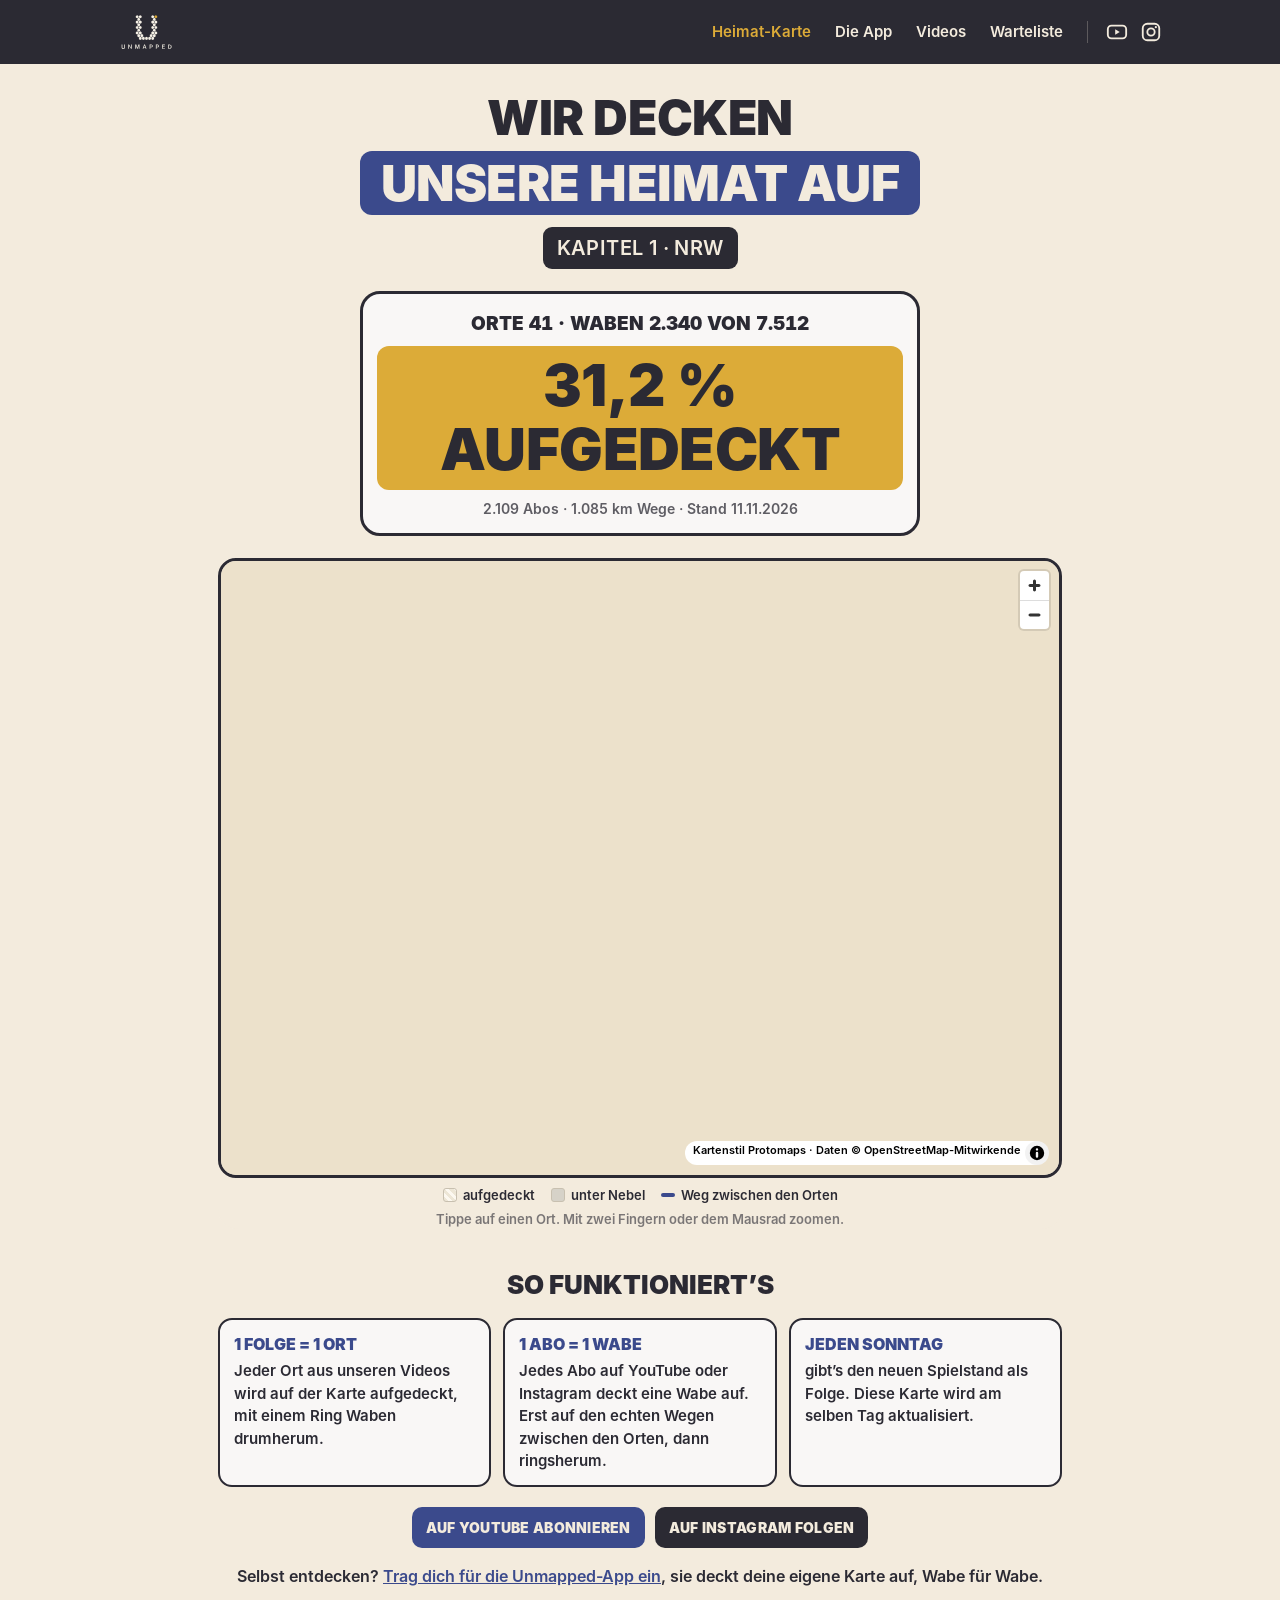
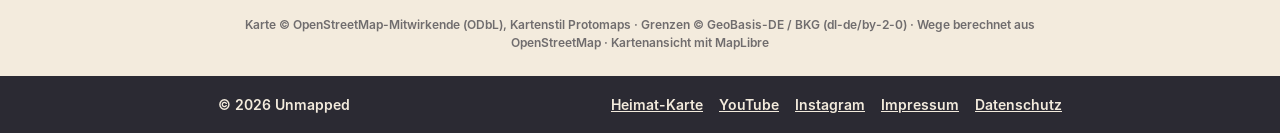
==== commit f2fe2dcd: "Neue Startseite mit Navigation, Heimat-Karte als Aufmacher - Gleiche Navigation auf allen Seiten: He" ====
--- a/heimat/index.html
+++ b/heimat/index.html
@@ -16,12 +16,7 @@
 </head>
 <body>
 
-<header class="top">
-  <div class="wrap">
-    <a href="../"><img src="../img/unmapped_logo_on_dark.svg" alt="Unmapped" width="70" height="49"></a>
-    <nav><a href="../">Die App</a></nav>
-  </div>
-</header>
+<header class="top"><div class="wrap"><a class="logo" href=".././"><img src="../img/unmapped_logo_on_dark.svg" alt="Unmapped – Startseite" width="80" height="56"></a><button type="button" class="menu-knopf" aria-expanded="false" aria-controls="hauptnav"><span></span>Menü</button><nav id="hauptnav" class="hauptnav" aria-label="Hauptnavigation"><a href="../heimat/" aria-current="page">Heimat-Karte</a><a href=".././#app">Die App</a><a href=".././#videos">Videos</a><a href=".././#warteliste">Warteliste</a><span class="social"><a href="https://www.youtube.com/@Getunmapped" aria-label="YouTube"><svg viewBox="0 0 24 24" width="22" height="22" aria-hidden="true"><rect x="2" y="5" width="20" height="14" rx="4" fill="none" stroke="currentColor" stroke-width="2"/><path d="M10 9l5 3-5 3z" fill="currentColor"/></svg></a><a href="https://www.instagram.com/getunmapped/" aria-label="Instagram"><svg viewBox="0 0 24 24" width="22" height="22" aria-hidden="true"><rect x="3" y="3" width="18" height="18" rx="5" fill="none" stroke="currentColor" stroke-width="2"/><circle cx="12" cy="12" r="4" fill="none" stroke="currentColor" stroke-width="2"/><circle cx="17.3" cy="6.7" r="1.2" fill="currentColor"/></svg></a></span></nav></div></header>
 
 <main class="wrap">
   <section class="kopf">
@@ -70,19 +65,10 @@
   <p class="quellen">Karte © OpenStreetMap-Mitwirkende (ODbL), Kartenstil Protomaps · Grenzen © GeoBasis-DE / BKG (dl-de/by-2-0) · Wege berechnet aus OpenStreetMap · Kartenansicht mit MapLibre</p>
 </main>
 
-<footer>
-  <div class="wrap">
-    <span>© 2026 Unmapped</span>
-    <nav>
-      <a href="https://www.youtube.com/@Getunmapped">YouTube</a>
-      <a href="https://www.instagram.com/getunmapped/">Instagram</a>
-      <a href="../impressum.html">Impressum</a>
-      <a href="../datenschutz.html">Datenschutz</a>
-    </nav>
-  </div>
-</footer>
+<footer><div class="wrap"><span>© 2026 Unmapped</span><nav><a href="../heimat/">Heimat-Karte</a><a href="https://www.youtube.com/@Getunmapped">YouTube</a><a href="https://www.instagram.com/getunmapped/">Instagram</a><a href="../impressum.html">Impressum</a><a href="../datenschutz.html">Datenschutz</a></nav></div></footer>
 
 <script src="lib/maplibre-gl.js"></script>
 <script src="heimat.js"></script>
+<script src="../nav.js"></script>
 </body>
 </html>
--- a/heimat/heimat.css
+++ b/heimat/heimat.css
@@ -12,10 +12,25 @@
 a { color: var(--indigo); }
 .wrap { max-width: 880px; margin: 0 auto; padding: 0 18px; }
 
-.top { background: var(--eisen); }
-.top .wrap { display: flex; align-items: center; justify-content: space-between; height: 64px; }
+.top { background: var(--eisen); position: sticky; top: 0; z-index: 20; }
+.top .wrap { display: flex; flex-wrap: wrap; align-items: center; justify-content: space-between; min-height: 64px; max-width: 1080px; }
 .top img { display: block; height: 40px; width: auto; }
-.top nav a { color: var(--pergament); text-decoration: none; font-weight: 600; }
+.hauptnav { display: flex; align-items: center; gap: 24px; }
+.hauptnav a { color: var(--pergament); text-decoration: none; font-weight: 600; font-size: 15px; }
+.hauptnav a:hover, .hauptnav a[aria-current="page"] { color: var(--gold); }
+.hauptnav .social { display: flex; gap: 12px; padding-left: 18px; border-left: 1px solid rgba(243, 235, 221, .25); }
+.hauptnav .social a { display: flex; }
+.menu-knopf { display: none; align-items: center; gap: 10px; background: none; border: 1.5px solid rgba(243, 235, 221, .35); color: var(--pergament); border-radius: 10px; padding: 8px 12px; font: 600 15px/1 "Inter", sans-serif; cursor: pointer; }
+.menu-knopf span, .menu-knopf span::before, .menu-knopf span::after { display: block; width: 18px; height: 2px; background: currentColor; position: relative; }
+.menu-knopf span::before, .menu-knopf span::after { content: ""; position: absolute; left: 0; }
+.menu-knopf span::before { top: -6px; } .menu-knopf span::after { top: 6px; }
+@media (max-width: 820px) {
+  .menu-knopf { display: flex; }
+  .hauptnav { display: none; width: 100%; flex-direction: column; align-items: stretch; gap: 0; padding: 4px 0 8px; }
+  .hauptnav.offen { display: flex; }
+  .hauptnav > a { padding: 12px 2px; border-top: 1px solid rgba(243, 235, 221, .15); font-size: 17px; }
+  .hauptnav .social { padding: 14px 2px 4px; border-left: 0; border-top: 1px solid rgba(243, 235, 221, .15); gap: 20px; }
+}
 
 .kopf, .status { text-align: center; }
 .kopf { padding-top: 28px; }
